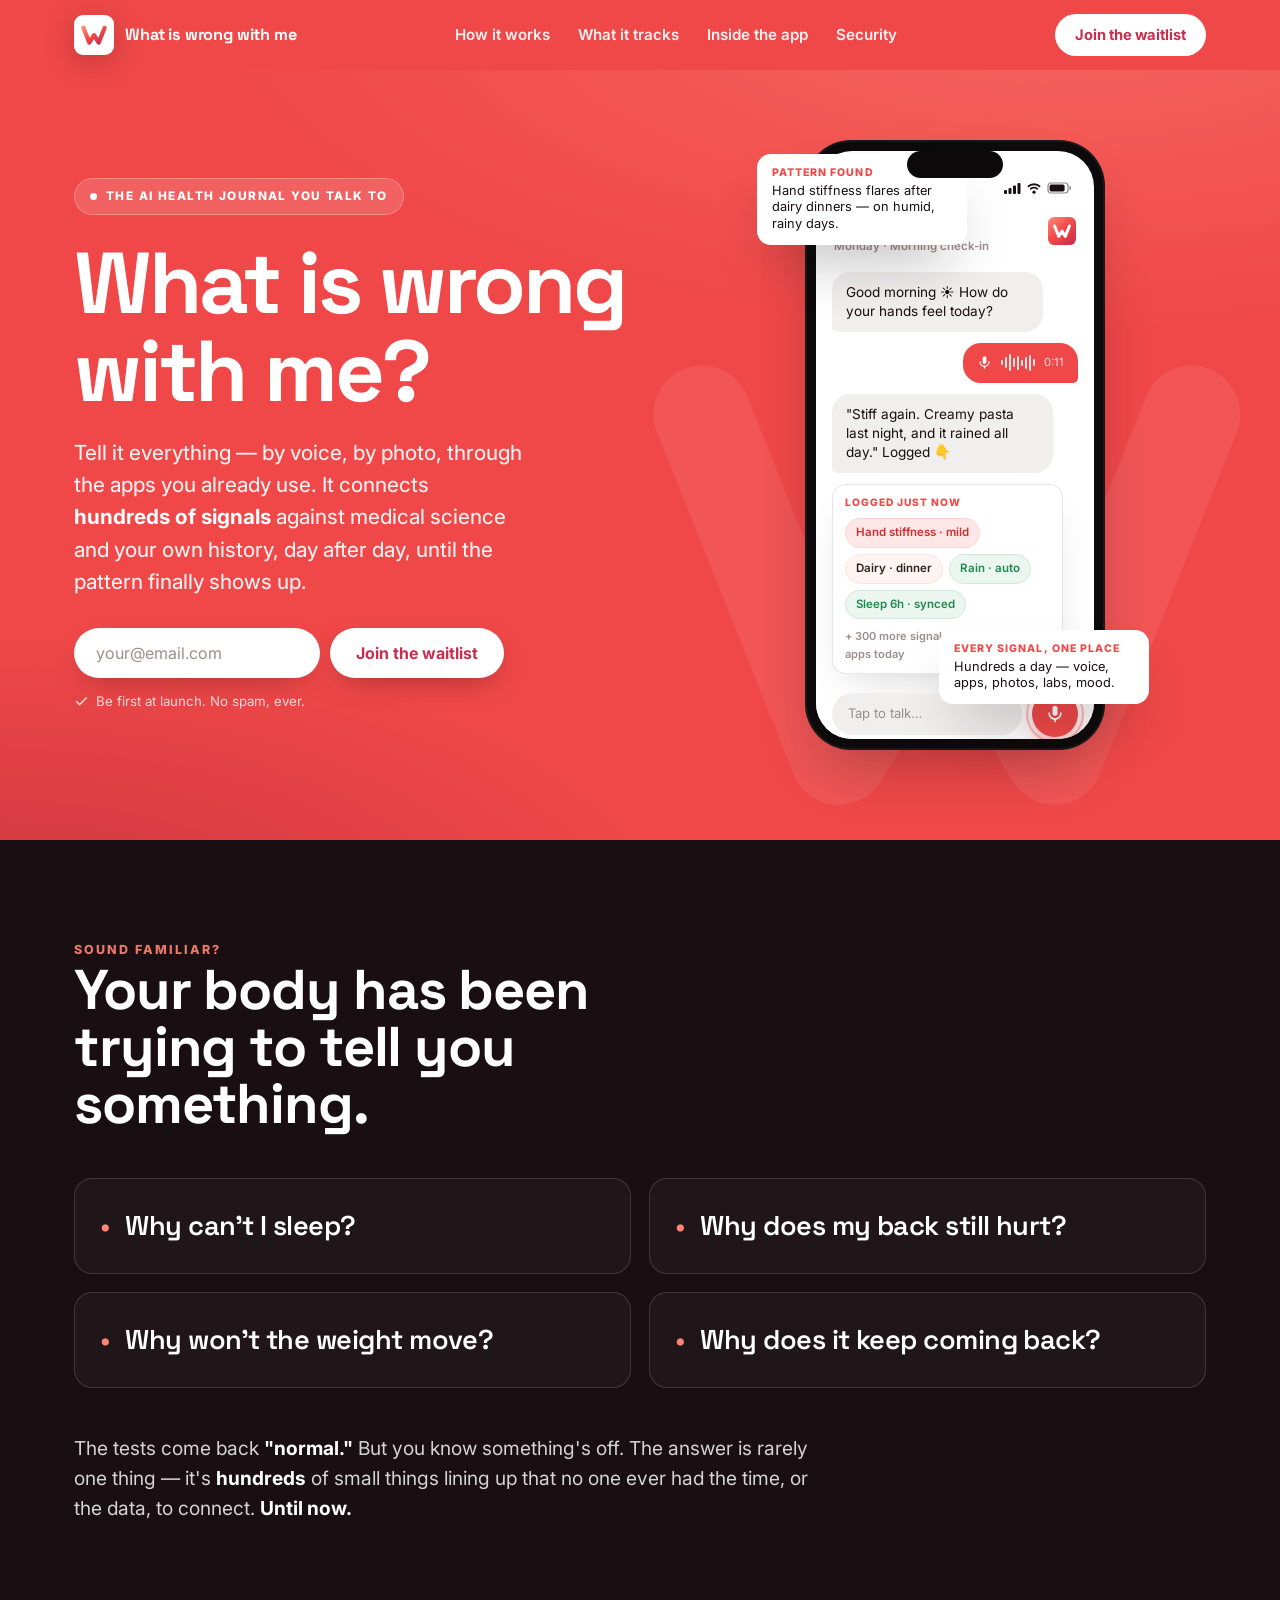
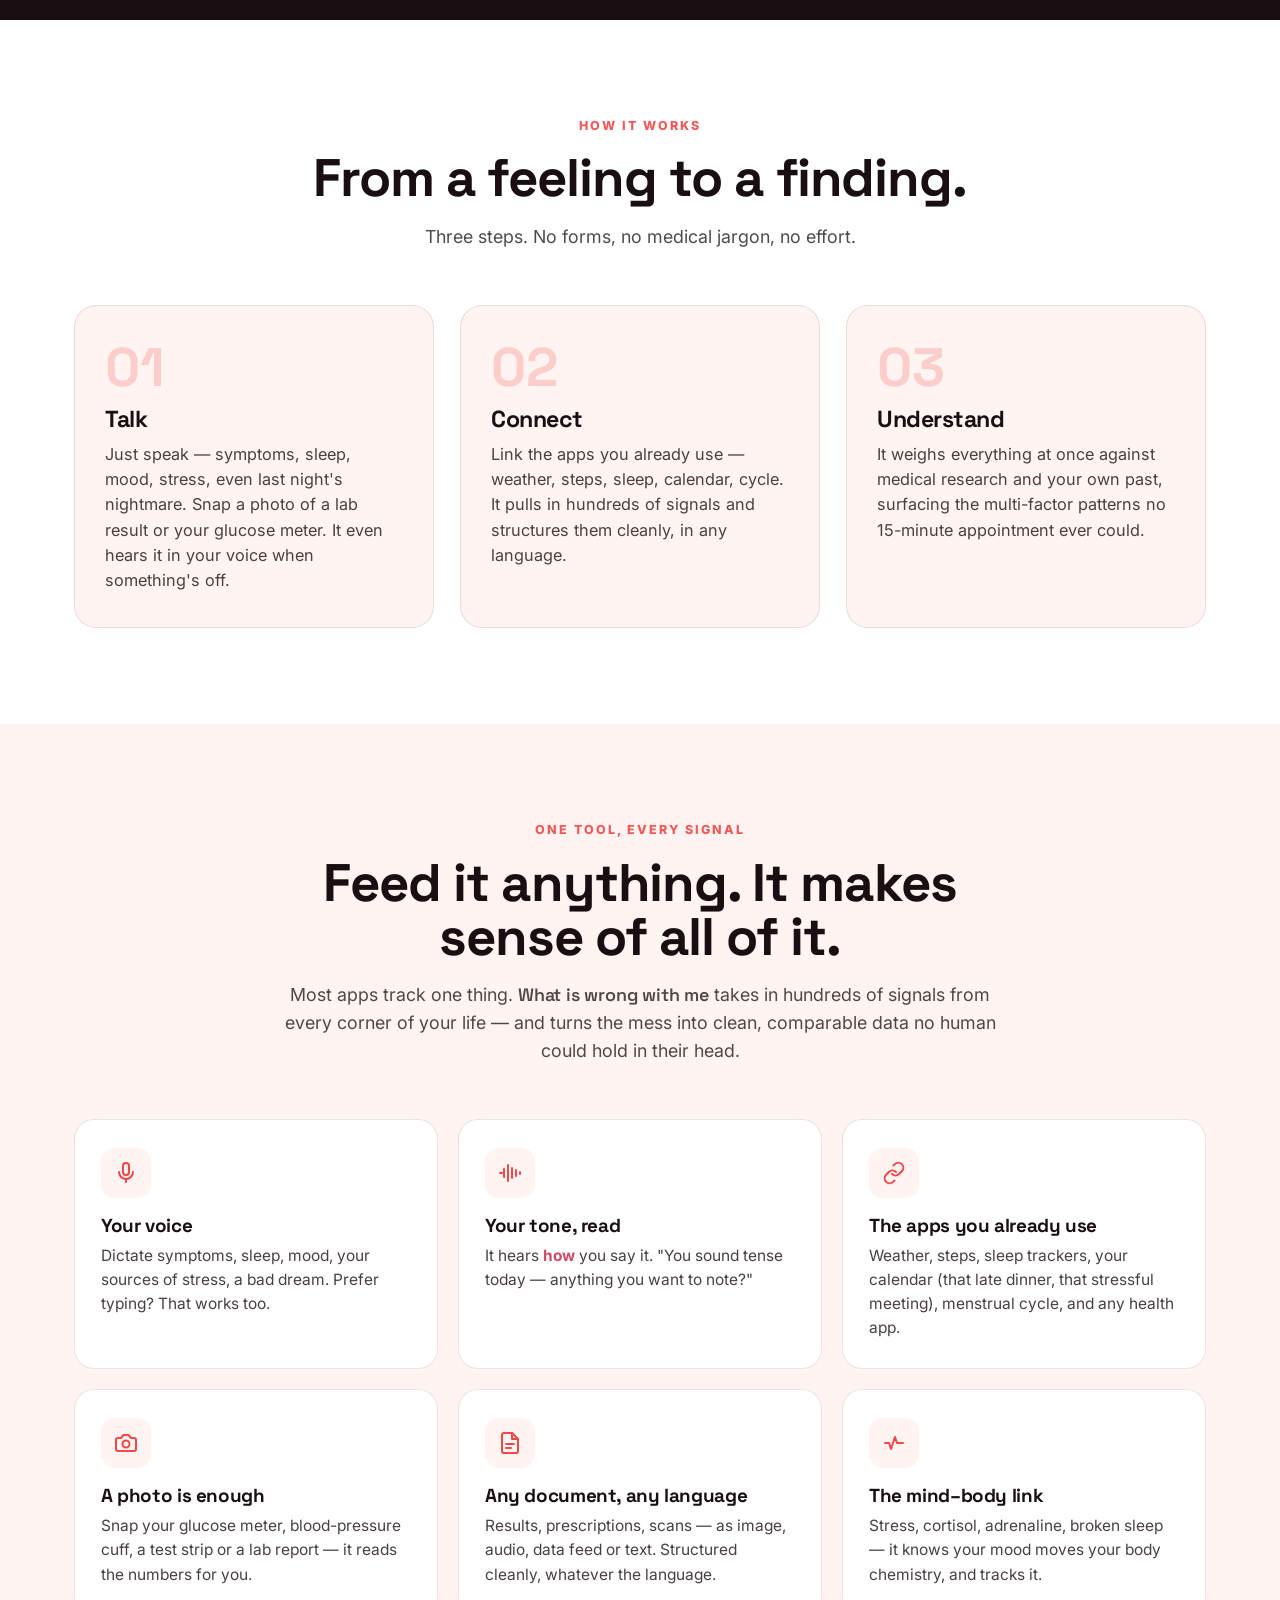
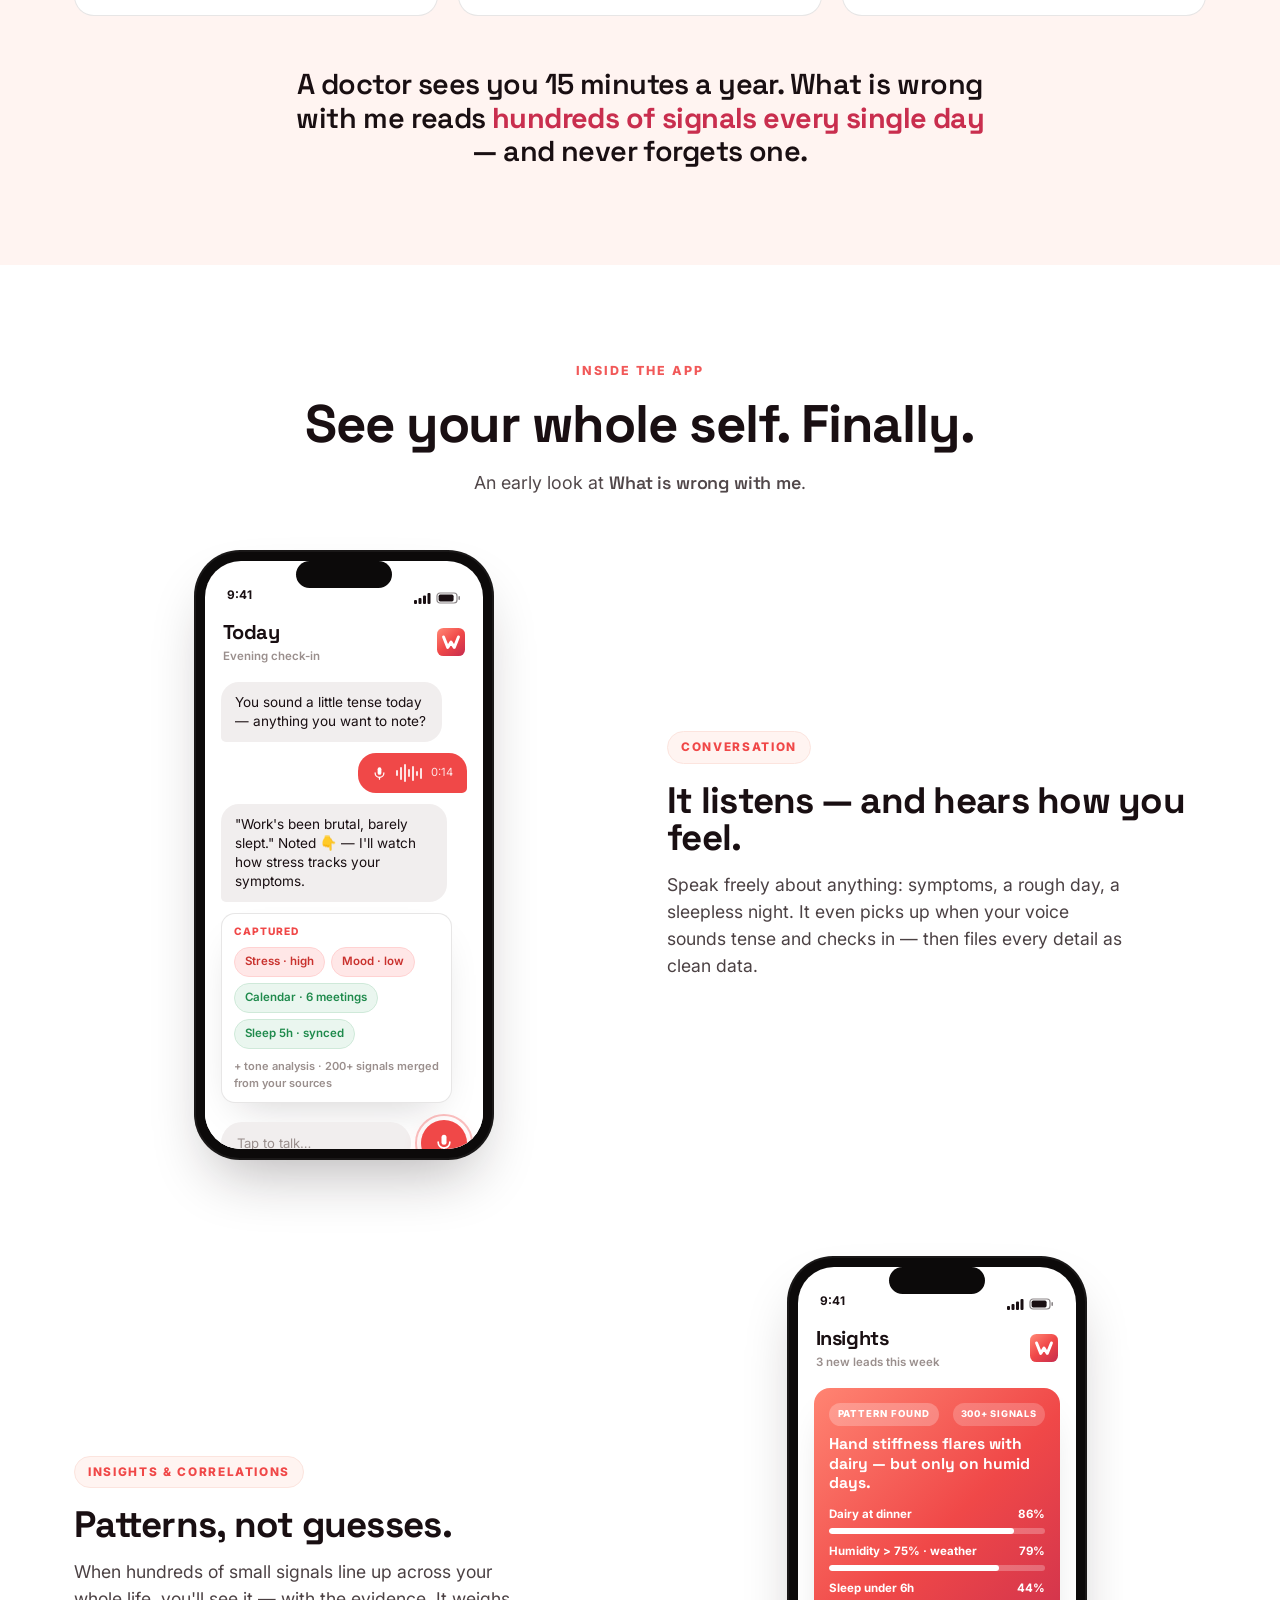
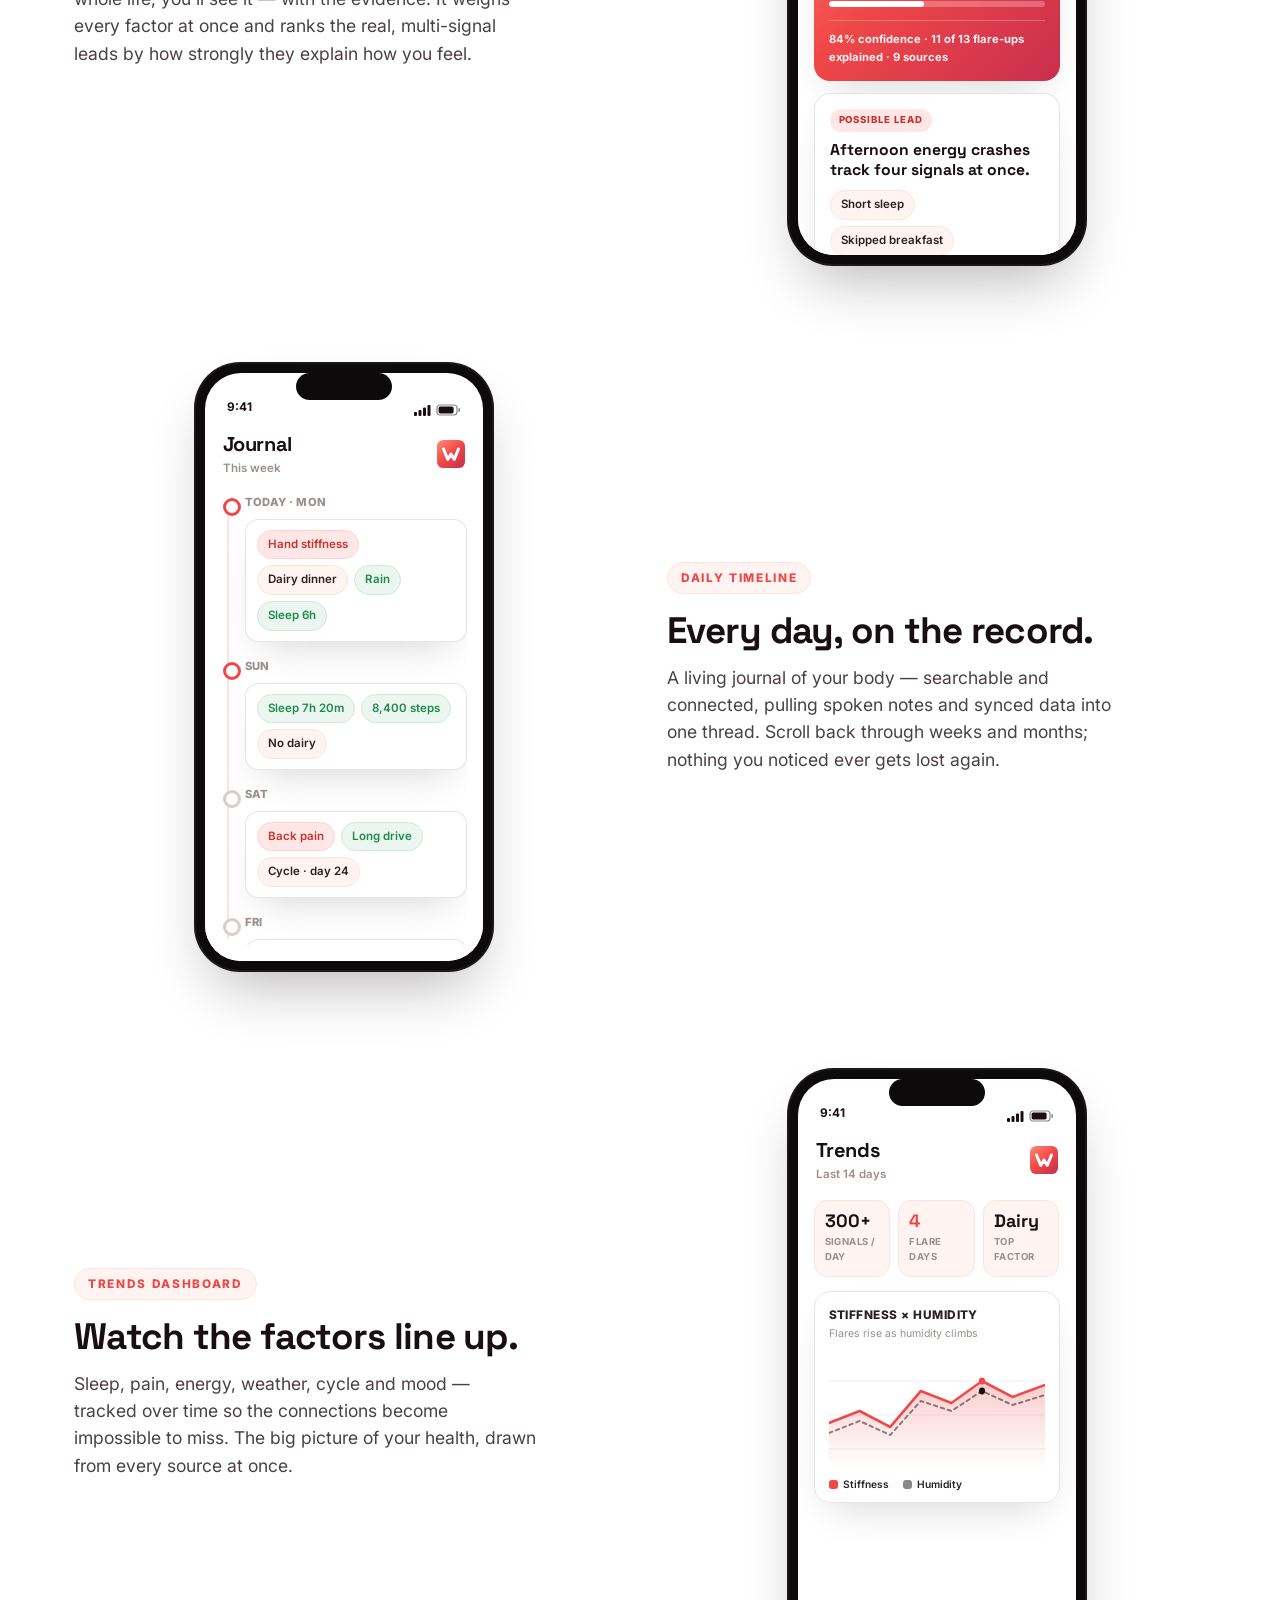
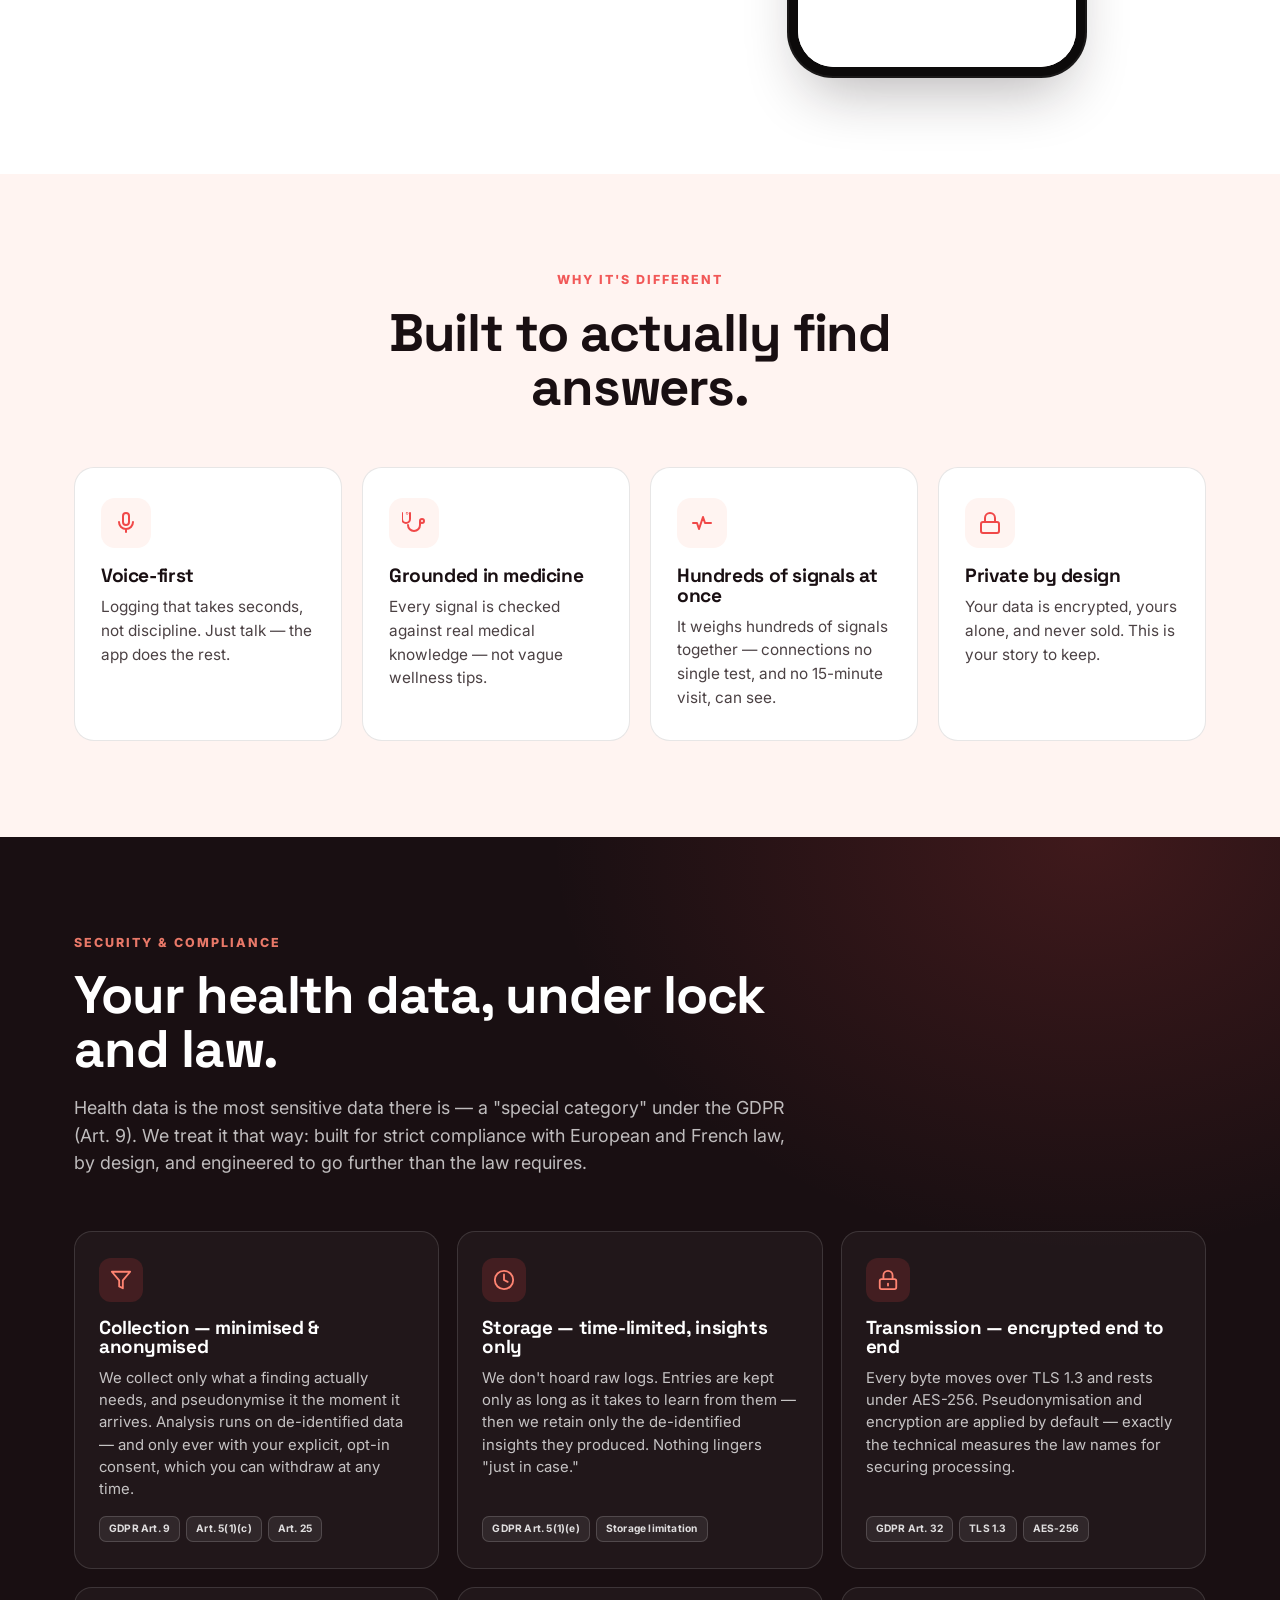
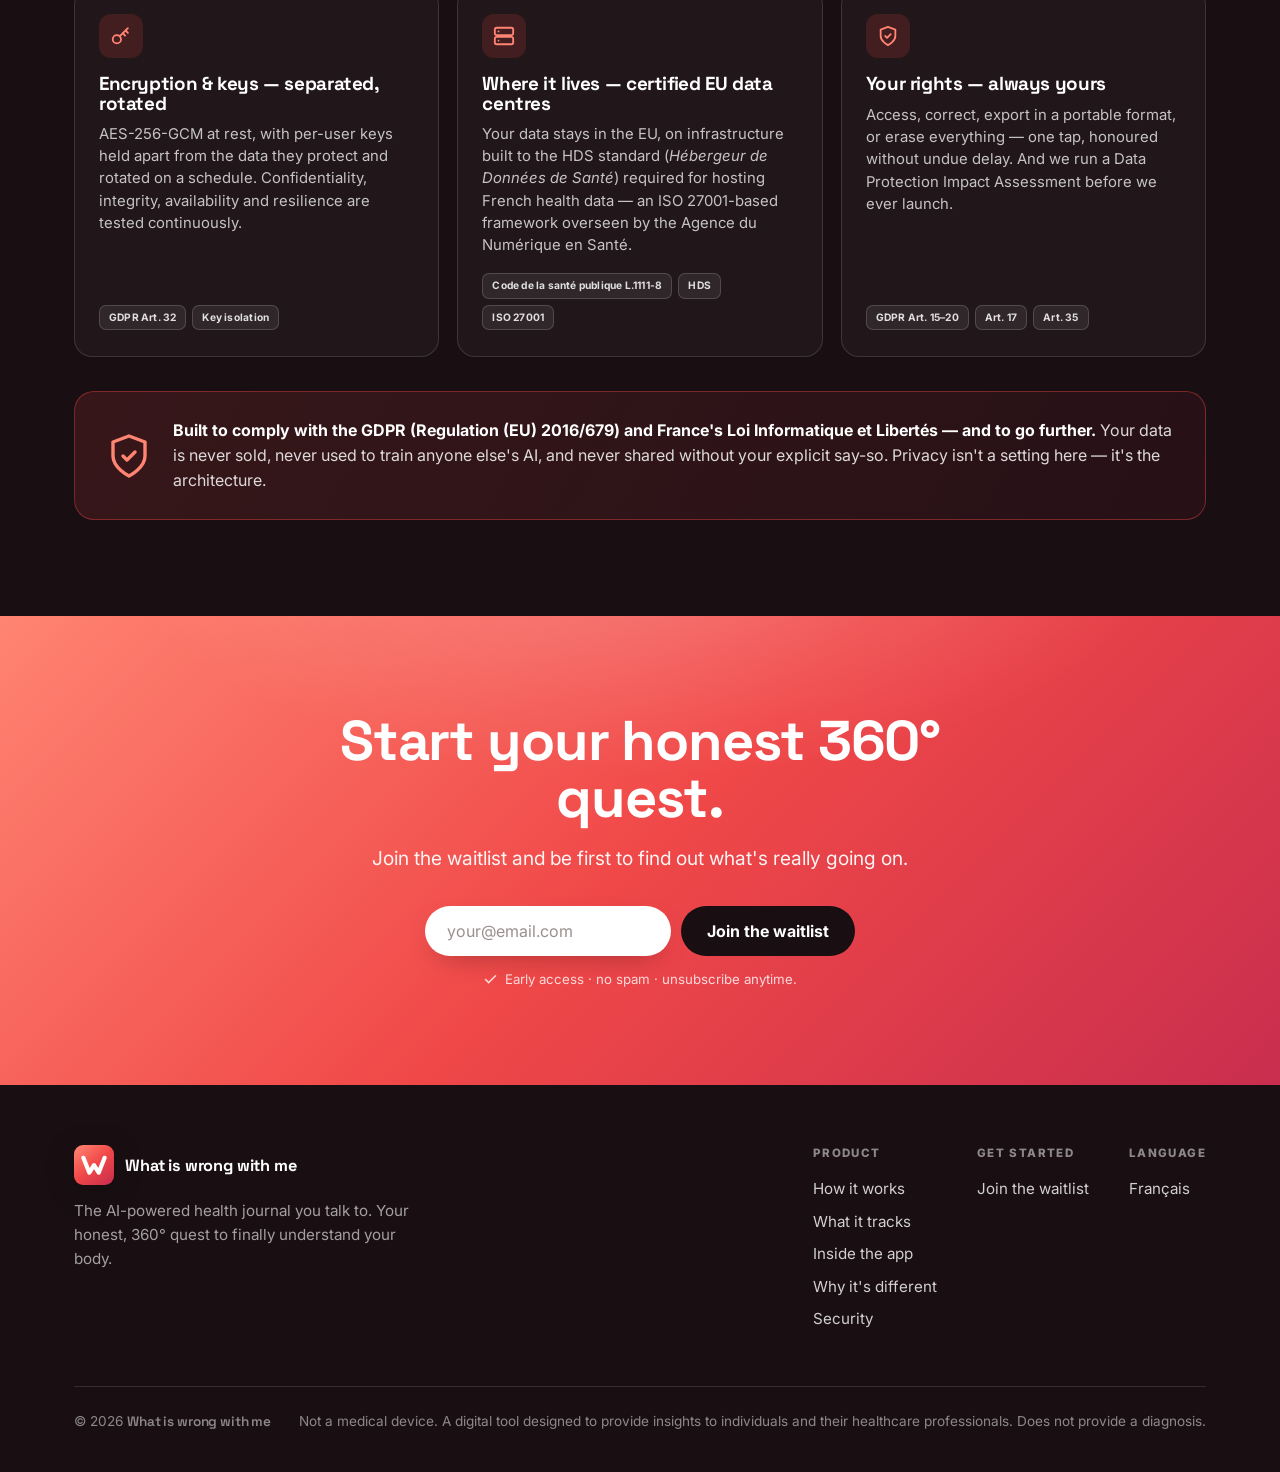
==== index.html @ cb462462 "Initial commit: w.shoette.com landing site (EN + FR) Bilingual one-page site for "What is wrong with" ====
<!DOCTYPE html>
<html lang="en">
<head>
<meta charset="UTF-8">
<meta name="viewport" content="width=device-width, initial-scale=1.0">
<title>What is wrong with me — The AI health journal you talk to</title>
<meta name="description" content="What is wrong with me is the AI health journal you talk to. By voice, by photo and through the apps you already use, it connects hundreds of signals — symptoms, sleep, weather, labs, mood — against medical science and your own history until the pattern shows up.">
<meta name="theme-color" content="#F04848">
<meta property="og:type" content="website">
<meta property="og:title" content="What is wrong with me — The AI health journal you talk to">
<meta property="og:description" content="Tell it everything — voice, photos, lab results, connected apps. It connects hundreds of signals to find the multi-factor patterns traditional medicine missed. Private by design, GDPR-compliant.">
<meta property="og:url" content="https://w.shoette.com/">
<!-- Favicons -->
<link rel="icon" href="/favicon.ico" sizes="32x32">
<link rel="icon" href="/favicon.svg" type="image/svg+xml">
<link rel="apple-touch-icon" href="/apple-touch-icon.png">
<link rel="manifest" href="/site.webmanifest">
<link rel="preconnect" href="https://fonts.googleapis.com">
<link rel="preconnect" href="https://fonts.gstatic.com" crossorigin>
<link href="https://fonts.googleapis.com/css2?family=Space+Grotesk:wght@500;600;700&family=Inter:wght@400;500;600;700;800;900&display=swap" rel="stylesheet">
<style>
  :root{
    --red:#F04848;
    --red-bright:#FF8472;
    --red-deep:#C92E4E;
    --red-700:#A8243F;
    --grad:linear-gradient(135deg,#FF8472 0%,#F04848 50%,#C92E4E 100%);
    --ink:#190F12;
    --ink-soft:#2C2023;
    --paper:#ffffff;
    --cream:#FFF4F1;
    --cream-2:#FCE4DE;
    --line:rgba(25,15,18,.10);
    --shadow:0 30px 60px -20px rgba(25,15,18,.32);
    --shadow-soft:0 18px 40px -18px rgba(25,15,18,.20);
    --maxw:1180px;
    --r:18px;
  }
  *{box-sizing:border-box;margin:0;padding:0}
  html{scroll-behavior:smooth;-webkit-text-size-adjust:100%}
  body{
    font-family:'Inter',system-ui,-apple-system,Segoe UI,Roboto,sans-serif;
    color:var(--ink);background:var(--paper);
    line-height:1.55;-webkit-font-smoothing:antialiased;text-rendering:optimizeLegibility;
    overflow-x:hidden;
  }
  h1,h2,h3,.display{font-family:'Space Grotesk','Inter',sans-serif;line-height:1.02;letter-spacing:-.02em;font-weight:700}
  /* brand wordmark: render the product name in the header typeface wherever it appears in body copy */
  .brandname{font-family:'Space Grotesk','Inter',sans-serif;font-weight:600;letter-spacing:-.01em}
  a{color:inherit;text-decoration:none}
  img,svg{display:block}
  .wrap{width:100%;max-width:var(--maxw);margin:0 auto;padding:0 24px}
  .eyebrow{font-family:'Inter';font-weight:800;font-size:.78rem;letter-spacing:.16em;text-transform:uppercase;opacity:.9}

  /* logo mark */
  .logo{width:40px;height:40px;flex:0 0 auto;filter:drop-shadow(0 6px 14px rgba(0,0,0,.20))}
  .mini-w{width:28px;height:28px;flex:0 0 auto}

  /* buttons */
  .btn{display:inline-flex;align-items:center;justify-content:center;gap:.5em;
    font-family:'Inter';font-weight:700;font-size:1rem;border:none;cursor:pointer;
    padding:15px 26px;border-radius:999px;transition:transform .18s ease,box-shadow .18s ease,background .18s ease,color .18s ease;
    white-space:nowrap;text-align:center}
  .btn:active{transform:translateY(1px)}
  .btn--light{background:#fff;color:var(--red-deep);box-shadow:0 10px 30px -10px rgba(0,0,0,.35)}
  .btn--light:hover{transform:translateY(-2px);box-shadow:0 16px 36px -10px rgba(0,0,0,.45)}
  .btn--dark{background:var(--ink);color:#fff}
  .btn--dark:hover{transform:translateY(-2px);background:#000}
  .btn--red{background:var(--red);color:#fff;box-shadow:0 14px 30px -12px rgba(240,72,72,.7)}
  .btn--red:hover{transform:translateY(-2px);background:var(--red-deep)}

  /* nav */
  header.nav{position:sticky;top:0;z-index:50;background:var(--red);transition:box-shadow .25s ease}
  header.nav.scrolled{box-shadow:0 10px 30px -16px rgba(0,0,0,.5)}
  .nav__in{display:flex;align-items:center;justify-content:space-between;height:70px}
  .brand{display:flex;align-items:center;gap:11px;color:#fff;font-weight:800;font-family:'Space Grotesk'}
  .brand b{font-size:1.02rem;letter-spacing:-.01em}
  .nav__links{display:flex;align-items:center;gap:28px}
  .nav__links a{color:rgba(255,255,255,.92);font-weight:600;font-size:.95rem;transition:opacity .15s}
  .nav__links a:hover{opacity:.7}
  .nav__cta{background:#fff;color:var(--red-deep);padding:10px 20px;border-radius:999px;font-weight:700;font-size:.92rem;transition:transform .15s}
  .nav__cta:hover{transform:translateY(-1px)}

  /* hero */
  .hero{position:relative;background:var(--red);color:#fff;overflow:hidden;padding:70px 0 90px}
  .hero::before{content:"";position:absolute;inset:0;
    background:radial-gradient(120% 80% at 82% -10%,rgba(255,170,150,.30),transparent 55%),
               radial-gradient(90% 70% at 0% 115%,rgba(120,15,45,.34),transparent 60%)}
  .hero__w{position:absolute;right:-10%;bottom:-26%;width:72vw;height:72vw;opacity:.07;pointer-events:none;user-select:none}
  .hero__grid{position:relative;display:grid;grid-template-columns:1.08fr .92fr;gap:40px;align-items:center}
  .hero__eyebrow{display:inline-flex;align-items:center;gap:9px;background:rgba(255,255,255,.14);
    border:1px solid rgba(255,255,255,.25);padding:8px 15px;border-radius:999px;font-size:.74rem;
    font-weight:800;letter-spacing:.12em;text-transform:uppercase;margin-bottom:24px;backdrop-filter:blur(4px)}
  .hero__eyebrow .dot{width:7px;height:7px;border-radius:50%;background:#fff;animation:pulse 2s infinite}
  @keyframes pulse{0%,100%{opacity:1}50%{opacity:.3}}
  .hero h1{font-size:clamp(2.9rem,7vw,5.4rem);margin-bottom:22px;letter-spacing:-.035em}
  .hero h1 .q{display:block}
  .hero p.lede{font-size:clamp(1.05rem,1.7vw,1.3rem);max-width:35ch;color:rgba(255,255,255,.92);font-weight:450;margin-bottom:30px}
  .hero p.lede b{font-weight:700;color:#fff}

  .waitlist{display:flex;gap:10px;max-width:430px;flex-wrap:wrap}
  .waitlist input[type=email]{flex:1;min-width:200px;border:none;border-radius:999px;padding:15px 22px;
    font-family:'Inter';font-size:1rem;color:var(--ink);background:#fff;outline:none;box-shadow:0 10px 30px -14px rgba(0,0,0,.4)}
  .waitlist input::placeholder{color:#9a8f8d}
  .waitlist .btn{flex:0 0 auto}
  .form-note{margin-top:13px;font-size:.83rem;color:rgba(255,255,255,.8);display:flex;align-items:center;gap:7px}
  .form-success{display:none;align-items:center;gap:11px;background:rgba(255,255,255,.15);
    border:1px solid rgba(255,255,255,.3);padding:15px 20px;border-radius:16px;max-width:430px;font-weight:600}
  .form-success svg{flex:0 0 auto}
  .is-done .waitlist{display:none}
  .is-done .form-note{display:none}
  .is-done .form-success{display:flex}

  .hero__phone{justify-self:center;position:relative}
  .hero__badge{position:absolute;z-index:5;background:#fff;color:var(--ink);border-radius:14px;
    padding:12px 15px;box-shadow:var(--shadow);font-size:.8rem;line-height:1.3;max-width:210px}
  .hero__badge .k{font-weight:800;font-size:.66rem;letter-spacing:.1em;text-transform:uppercase;color:var(--red);display:block;margin-bottom:3px}
  .hero__badge.b1{top:14px;left:-48px}
  .hero__badge.b2{bottom:46px;right:-44px}

  /* section base */
  section{padding:96px 0}
  .sec-head{max-width:720px;margin-bottom:54px}
  .sec-head.center{margin-left:auto;margin-right:auto;text-align:center}
  .sec-head .eyebrow{color:var(--red);margin-bottom:16px;display:block}
  .sec-head h2{font-size:clamp(2rem,4.4vw,3.3rem);margin-bottom:18px}
  .sec-head p{font-size:1.12rem;color:var(--ink-soft);opacity:.82}

  /* problem */
  .problem{background:var(--ink);color:#fff}
  .problem .eyebrow{color:var(--red-bright)}
  .problem h2{font-size:clamp(2.1rem,4.6vw,3.5rem);max-width:16ch;margin-bottom:46px}
  .qgrid{display:grid;grid-template-columns:repeat(2,1fr);gap:18px;margin-bottom:46px}
  .qcard{border:1px solid rgba(255,255,255,.14);border-radius:var(--r);padding:26px;
    font-family:'Space Grotesk';font-weight:600;font-size:clamp(1.2rem,2.3vw,1.7rem);letter-spacing:-.02em;
    display:flex;align-items:center;gap:16px;background:rgba(255,255,255,.03);transition:border-color .2s,background .2s}
  .qcard:hover{border-color:var(--red);background:rgba(240,72,72,.08)}
  .qcard span{color:var(--red-bright);font-size:1.5em;line-height:0}
  .problem .punch{font-size:1.2rem;max-width:62ch;color:rgba(255,255,255,.82)}
  .problem .punch b{color:#fff}

  /* how it works */
  .steps{display:grid;grid-template-columns:repeat(3,1fr);gap:26px}
  .step{padding:34px 30px;border-radius:22px;background:var(--cream);border:1px solid var(--line);position:relative;overflow:hidden}
  .step:hover{box-shadow:var(--shadow-soft)}
  .step__n{font-family:'Space Grotesk';font-weight:700;font-size:3.4rem;color:var(--red);opacity:.22;line-height:1;margin-bottom:14px}
  .step h3{font-size:1.45rem;margin-bottom:10px}
  .step p{color:var(--ink-soft);opacity:.85;font-size:1.02rem}

  /* sources / inputs */
  #sources{background:var(--cream)}
  .sources-grid{display:grid;grid-template-columns:repeat(3,1fr);gap:20px}
  .source-card{padding:28px 26px;border-radius:20px;border:1px solid var(--line);background:#fff;transition:transform .2s,box-shadow .2s}
  .source-card:hover{transform:translateY(-4px);box-shadow:var(--shadow-soft)}
  .source-ic{width:50px;height:50px;border-radius:14px;background:var(--cream);color:var(--red);display:grid;place-items:center;margin-bottom:18px}
  .source-card h3{font-size:1.18rem;margin-bottom:9px}
  .source-card p{font-size:.97rem;color:var(--ink-soft);opacity:.86}
  .source-card em{font-style:normal;font-weight:700;color:var(--red-deep)}
  .sources-note{text-align:center;max-width:30ch;margin:52px auto 0;font-family:'Space Grotesk';font-weight:600;
    font-size:clamp(1.25rem,2.8vw,1.8rem);letter-spacing:-.02em;color:var(--ink);line-height:1.18;max-width:24em}
  .sources-note b{color:var(--red-deep)}

  /* showcase */
  .showcase{background:#fff}
  .feature-row{display:grid;grid-template-columns:1fr 1fr;gap:54px;align-items:center;margin-bottom:96px}
  .feature-row:last-child{margin-bottom:0}
  .feature-row:nth-child(even) .feature-row__media{order:-1}
  .feature-row__copy .tag{display:inline-block;font-weight:800;font-size:.74rem;letter-spacing:.14em;
    text-transform:uppercase;color:var(--red);background:var(--cream);border:1px solid var(--cream-2);padding:6px 13px;border-radius:999px;margin-bottom:18px}
  .feature-row__copy h3{font-size:clamp(1.6rem,3.2vw,2.3rem);margin-bottom:14px}
  .feature-row__copy p{font-size:1.1rem;color:var(--ink-soft);opacity:.85;max-width:42ch}
  .feature-row__media{display:flex;justify-content:center}

  /* phone */
  .phone{width:300px;height:610px;background:#0c0a0a;border-radius:46px;padding:11px;
    box-shadow:var(--shadow),inset 0 0 0 2px rgba(255,255,255,.06);position:relative;flex:0 0 auto}
  .phone__screen{position:relative;width:100%;height:100%;background:#fff;border-radius:36px;overflow:hidden;display:flex;flex-direction:column}
  .island{position:absolute;top:11px;left:50%;transform:translateX(-50%);width:96px;height:27px;background:#0c0a0a;border-radius:999px;z-index:20}
  .statusbar{height:50px;flex:0 0 auto;display:flex;align-items:flex-end;justify-content:space-between;
    padding:0 22px 7px;font-size:.74rem;font-weight:700;color:var(--ink);font-family:'Inter'}
  .statusbar .icons{display:flex;align-items:center;gap:5px}
  .float{animation:float 6s ease-in-out infinite}
  @keyframes float{0%,100%{transform:translateY(0)}50%{transform:translateY(-12px)}}

  .app{flex:1;display:flex;flex-direction:column;min-height:0;background:#fff}
  .app__top{padding:6px 18px 12px;display:flex;align-items:center;justify-content:space-between;flex:0 0 auto}
  .app__top .ttl{font-family:'Space Grotesk';font-weight:700;font-size:1.25rem;letter-spacing:-.02em}
  .app__top .sub{font-size:.72rem;color:#9a8f8d;font-weight:600}
  .app__body{flex:1;min-height:0;overflow:hidden;padding:4px 16px 16px}

  /* chat */
  .chat{display:flex;flex-direction:column;gap:11px;height:100%}
  .bubble{max-width:86%;padding:11px 14px;border-radius:18px;font-size:.85rem;line-height:1.4}
  .bubble.bot{background:#F1EEEE;color:var(--ink);border-bottom-left-radius:5px;align-self:flex-start}
  .bubble.me{background:var(--red);color:#fff;border-bottom-right-radius:5px;align-self:flex-end}
  .bubble.me.voice{display:flex;align-items:center;gap:9px}
  .wave{display:flex;align-items:center;gap:2px;height:18px}
  .wave i{width:2px;background:rgba(255,255,255,.85);border-radius:2px;display:block}
  .logged{background:#fff;border:1px solid var(--line);border-radius:14px;padding:10px 12px;align-self:flex-start;max-width:94%;box-shadow:var(--shadow-soft)}
  .logged .lh{font-size:.64rem;font-weight:800;letter-spacing:.1em;text-transform:uppercase;color:var(--red);margin-bottom:7px}
  .chips{display:flex;flex-wrap:wrap;gap:6px}
  .chip{font-size:.72rem;font-weight:600;padding:5px 10px;border-radius:999px;background:var(--cream);color:var(--ink-soft);border:1px solid var(--cream-2)}
  .chip.alert{background:#FFE7E7;color:#C9322E;border-color:#ffd2d2}
  .chip.sync{background:#EAF6EF;color:#1f8a4c;border-color:#cfe9d9}
  .logged-more{margin-top:9px;font-size:.69rem;font-weight:600;color:#9a8f8d}
  .composer{margin-top:auto;display:flex;align-items:center;gap:10px;padding-top:6px}
  .composer .pill{flex:1;height:42px;border-radius:999px;background:#F1EEEE;display:flex;align-items:center;padding:0 16px;color:#9a8f8d;font-size:.82rem}
  .mic{width:46px;height:46px;border-radius:50%;background:var(--red);display:grid;place-items:center;flex:0 0 auto;box-shadow:0 10px 22px -8px rgba(240,72,72,.8);position:relative}
  .mic::after{content:"";position:absolute;inset:-6px;border-radius:50%;border:2px solid rgba(240,72,72,.35);animation:ring 2s infinite}
  @keyframes ring{0%{transform:scale(.8);opacity:.9}100%{transform:scale(1.4);opacity:0}}

  /* insights */
  .insight-card{border-radius:16px;padding:15px;margin-bottom:12px;border:1px solid var(--line);background:#fff;box-shadow:var(--shadow-soft)}
  .insight-card.hero-find{background:var(--grad);color:#fff;border:none}
  .ic-top{display:flex;align-items:center;gap:8px;margin-bottom:9px}
  .ic-badge{font-size:.6rem;font-weight:800;letter-spacing:.1em;text-transform:uppercase;padding:4px 9px;border-radius:999px;background:rgba(255,255,255,.24);color:#fff}
  .insight-card.lead .ic-badge{background:#FFE7E7;color:#C9322E}
  .ic-scan{margin-left:auto;font-size:.58rem;font-weight:800;letter-spacing:.08em;text-transform:uppercase;background:rgba(255,255,255,.2);color:#fff;padding:4px 8px;border-radius:999px}
  .ic-title{font-family:'Space Grotesk';font-weight:700;font-size:.98rem;line-height:1.25}
  .insight-card.lead .ic-title{color:var(--ink)}
  .factors{margin-top:12px;display:flex;flex-direction:column;gap:9px}
  .factor .frow{display:flex;justify-content:space-between;font-size:.72rem;font-weight:700;margin-bottom:4px;color:#fff}
  .factor .fbar{height:6px;border-radius:999px;background:rgba(255,255,255,.25);overflow:hidden}
  .factor .fbar i{display:block;height:100%;background:#fff;border-radius:999px}
  .ic-foot{margin-top:13px;font-size:.7rem;font-weight:700;color:rgba(255,255,255,.95);border-top:1px solid rgba(255,255,255,.25);padding-top:10px}
  .corr{margin-top:11px}
  .corr .bar{height:7px;border-radius:999px;background:#F1EEEE;overflow:hidden}
  .corr .bar i{display:block;height:100%;border-radius:999px;background:var(--red)}
  .corr .lbl{display:flex;justify-content:space-between;font-size:.66rem;font-weight:700;color:var(--ink-soft);margin-top:6px}

  /* timeline */
  .tl{position:relative;padding-left:24px;height:100%;overflow:hidden}
  .tl::before{content:"";position:absolute;left:6px;top:6px;bottom:6px;width:2px;background:var(--cream-2)}
  .tl-day{position:relative;margin-bottom:16px}
  .tl-day::before{content:"";position:absolute;left:-22px;top:4px;width:12px;height:12px;border-radius:50%;background:#fff;border:3px solid var(--red)}
  .tl-day.muted::before{border-color:#d8cfcd}
  .tl-date{font-size:.7rem;font-weight:800;letter-spacing:.04em;color:#9a8f8d;text-transform:uppercase;margin-bottom:7px}
  .tl-card{border:1px solid var(--line);border-radius:13px;padding:10px 11px;background:#fff;box-shadow:var(--shadow-soft)}

  /* dashboard */
  .metrics{display:grid;grid-template-columns:repeat(3,1fr);gap:8px;margin-bottom:14px}
  .metric{background:var(--cream);border:1px solid var(--cream-2);border-radius:13px;padding:11px 10px}
  .metric .v{font-family:'Space Grotesk';font-weight:700;font-size:1.12rem;line-height:1}
  .metric .l{font-size:.6rem;font-weight:700;color:#9a8f8d;text-transform:uppercase;letter-spacing:.05em;margin-top:5px}
  .metric .v small{font-size:.6rem;font-weight:700}
  .up{color:#1f9d55}.down{color:var(--red)}
  .chart-card{border:1px solid var(--line);border-radius:16px;padding:14px 14px 10px;box-shadow:var(--shadow-soft)}
  .chart-card .ct{font-size:.74rem;font-weight:800;letter-spacing:.04em;text-transform:uppercase;color:var(--ink-soft);margin-bottom:2px}
  .chart-card .cs{font-size:.66rem;color:#9a8f8d;margin-bottom:8px}
  .legend{display:flex;gap:14px;margin-top:8px;font-size:.64rem;font-weight:600;color:var(--ink-soft)}
  .legend i{width:9px;height:9px;border-radius:3px;display:inline-block;margin-right:5px;vertical-align:middle}

  /* why grid */
  #why{background:var(--cream)}
  .why-grid{display:grid;grid-template-columns:repeat(4,1fr);gap:20px}
  .why-card{padding:30px 26px;border-radius:20px;border:1px solid var(--line);background:#fff;transition:transform .2s,box-shadow .2s}
  .why-card:hover{transform:translateY(-4px);box-shadow:var(--shadow-soft)}
  .why-ic{width:50px;height:50px;border-radius:14px;background:var(--cream);color:var(--red);display:grid;place-items:center;margin-bottom:18px}
  .why-card h3{font-size:1.2rem;margin-bottom:9px}
  .why-card p{font-size:.96rem;color:var(--ink-soft);opacity:.85}

  /* security & compliance */
  .security{background:var(--ink);color:#fff;position:relative;overflow:hidden}
  .security::before{content:"";position:absolute;inset:0;background:radial-gradient(70% 50% at 85% 0%,rgba(240,72,72,.18),transparent 60%);pointer-events:none}
  .security .wrap{position:relative}
  .security .eyebrow{color:var(--red-bright)}
  .security .sec-head h2{color:#fff}
  .security .sec-head p{color:rgba(255,255,255,.72);opacity:1}
  .law-grid{display:grid;grid-template-columns:repeat(3,1fr);gap:18px}
  .law-card{border:1px solid rgba(255,255,255,.13);border-radius:18px;padding:26px 24px;background:rgba(255,255,255,.035);
    display:flex;flex-direction:column;transition:border-color .2s,background .2s}
  .law-card:hover{border-color:rgba(240,72,72,.6);background:rgba(240,72,72,.06)}
  .law-ic{width:44px;height:44px;border-radius:12px;background:rgba(240,72,72,.16);color:var(--red-bright);display:grid;place-items:center;margin-bottom:16px}
  .law-card h3{font-size:1.18rem;margin-bottom:10px}
  .law-card p{font-size:.93rem;line-height:1.5;color:rgba(255,255,255,.74);flex:1}
  .law-refs{display:flex;flex-wrap:wrap;gap:6px;margin-top:16px}
  .ref{font-family:'Inter';font-size:.64rem;font-weight:700;letter-spacing:.02em;color:rgba(255,255,255,.85);
    background:rgba(255,255,255,.07);border:1px solid rgba(255,255,255,.16);padding:4px 9px;border-radius:7px}
  .compliance-banner{margin-top:34px;display:flex;align-items:center;gap:20px;
    border:1px solid rgba(240,72,72,.4);background:linear-gradient(120deg,rgba(240,72,72,.14),rgba(201,46,78,.08));
    border-radius:20px;padding:26px 30px}
  .compliance-banner .shield{flex:0 0 auto;width:48px;height:48px;color:var(--red-bright)}
  .compliance-banner p{font-size:1rem;line-height:1.55;color:rgba(255,255,255,.84)}
  .compliance-banner p b{color:#fff}

  /* final cta */
  .cta{background:var(--grad);color:#fff;text-align:center;position:relative;overflow:hidden}
  .cta::before{content:"";position:absolute;inset:0;background:radial-gradient(70% 90% at 50% -20%,rgba(255,255,255,.22),transparent 60%)}
  .cta__in{position:relative;max-width:680px;margin:0 auto}
  .cta h2{font-size:clamp(2.1rem,4.8vw,3.5rem);margin-bottom:18px}
  .cta p{font-size:1.2rem;color:rgba(255,255,255,.94);margin-bottom:32px}
  .cta .waitlist,.cta .form-success{margin:0 auto}
  .cta .form-note{justify-content:center}

  /* footer */
  footer{background:var(--ink);color:#fff;padding:60px 0 40px}
  .foot{display:flex;justify-content:space-between;align-items:flex-start;gap:30px;flex-wrap:wrap}
  .foot .brand{margin-bottom:14px}
  .foot p{color:rgba(255,255,255,.6);max-width:34ch;font-size:.95rem}
  .foot__links{display:flex;gap:40px;flex-wrap:wrap}
  .foot__col h4{font-size:.72rem;letter-spacing:.12em;text-transform:uppercase;color:rgba(255,255,255,.5);margin-bottom:14px;font-family:'Inter';font-weight:800}
  .foot__col a{display:block;color:rgba(255,255,255,.8);font-size:.95rem;margin-bottom:9px;transition:color .15s}
  .foot__col a:hover{color:#fff}
  .foot__bottom{margin-top:46px;padding-top:24px;border-top:1px solid rgba(255,255,255,.12);
    display:flex;justify-content:space-between;gap:14px;flex-wrap:wrap;color:rgba(255,255,255,.5);font-size:.85rem}

  /* reveal */
  .js .reveal{opacity:0;transform:translateY(26px);transition:opacity .7s cubic-bezier(.2,.7,.2,1),transform .7s cubic-bezier(.2,.7,.2,1)}
  .js .reveal.in{opacity:1;transform:none}

  /* responsive */
  @media(max-width:900px){
    .hero__grid{grid-template-columns:1fr;gap:50px}
    .hero{padding:46px 0 70px}
    .hero p.lede{max-width:46ch}
    .hero__badge{display:none}
    .nav__links{display:none}
    .feature-row{grid-template-columns:1fr;gap:34px}
    .feature-row:nth-child(even) .feature-row__media{order:0}
    .feature-row__copy{text-align:center}
    .feature-row__copy p{margin-left:auto;margin-right:auto}
    .steps{grid-template-columns:1fr}
    .sources-grid{grid-template-columns:repeat(2,1fr)}
    .why-grid{grid-template-columns:repeat(2,1fr)}
    .law-grid{grid-template-columns:repeat(2,1fr)}
    .qgrid{grid-template-columns:1fr}
    .compliance-banner{flex-direction:column;text-align:center;align-items:center}
    section{padding:72px 0}
  }
  @media(max-width:540px){
    .sources-grid{grid-template-columns:1fr}
    .why-grid{grid-template-columns:1fr}
    .law-grid{grid-template-columns:1fr}
    .waitlist{flex-direction:column}
    .waitlist .btn{width:100%}
    .foot{flex-direction:column}
    .phone{width:270px;height:550px}
  }
  @media(prefers-reduced-motion:reduce){
    *{animation:none!important}
    html{scroll-behavior:auto}
    .js .reveal{opacity:1;transform:none}
  }
</style>
</head>
<body>

<!-- reusable logo marks -->
<svg width="0" height="0" style="position:absolute" aria-hidden="true" focusable="false">
  <defs>
    <linearGradient id="wgrad" x1="0.08" y1="0" x2="0.92" y2="1">
      <stop offset="0" stop-color="#FF8472"/>
      <stop offset="0.5" stop-color="#F04848"/>
      <stop offset="1" stop-color="#C92E4E"/>
    </linearGradient>
    <symbol id="wmark" viewBox="0 0 512 512">
      <rect width="512" height="512" rx="116" fill="url(#wgrad)"/>
      <path d="M120 164 L196 354 L256 258 L316 354 L392 164" fill="none" stroke="#fff" stroke-width="54" stroke-linecap="round" stroke-linejoin="round"/>
    </symbol>
    <symbol id="wmarkRed" viewBox="0 0 512 512">
      <rect width="512" height="512" rx="116" fill="#fff"/>
      <path d="M120 164 L196 354 L256 258 L316 354 L392 164" fill="none" stroke="url(#wgrad)" stroke-width="54" stroke-linecap="round" stroke-linejoin="round"/>
    </symbol>
  </defs>
</svg>

<!-- NAV -->
<header class="nav" id="top">
  <div class="wrap nav__in">
    <a class="brand" href="#top">
      <svg class="logo" aria-hidden="true"><use href="#wmarkRed"/></svg>
      <b>What is wrong with me</b>
    </a>
    <nav class="nav__links">
      <a href="#how">How it works</a>
      <a href="#sources">What it tracks</a>
      <a href="#app">Inside the app</a>
      <a href="#security">Security</a>
    </nav>
    <a href="#waitlist" class="nav__cta">Join the waitlist</a>
  </div>
</header>

<!-- HERO -->
<section class="hero">
  <svg class="hero__w" viewBox="0 0 512 512" aria-hidden="true"><path d="M120 164 L196 354 L256 258 L316 354 L392 164" fill="none" stroke="#fff" stroke-width="54" stroke-linecap="round" stroke-linejoin="round"/></svg>
  <div class="wrap hero__grid">
    <div class="hero__copy">
      <span class="hero__eyebrow"><span class="dot"></span> The AI health journal you talk to</span>
      <h1><span class="q">What is wrong</span><span class="q">with me?</span></h1>
      <p class="lede">Tell it everything — by voice, by photo, through the apps you already use. It connects <b>hundreds of signals</b> against medical science and your own history, day after day, until the pattern finally shows up.</p>

      <form class="waitlist" id="form-hero" novalidate>
        <input type="email" name="email" placeholder="your@email.com" aria-label="Email address" required>
        <input type="text" name="website" tabindex="-1" autocomplete="off" aria-hidden="true" style="position:absolute;left:-9999px;width:1px;height:1px;opacity:0">
        <button class="btn btn--light" type="submit">Join the waitlist</button>
      </form>
      <div class="form-note">
        <svg width="15" height="15" viewBox="0 0 24 24" fill="none" stroke="currentColor" stroke-width="2.4" stroke-linecap="round"><path d="M20 6 9 17l-5-5"/></svg>
        Be first at launch. No spam, ever.
      </div>
      <div class="form-success">
        <svg width="22" height="22" viewBox="0 0 24 24" fill="none" stroke="currentColor" stroke-width="2.4" stroke-linecap="round" stroke-linejoin="round"><circle cx="12" cy="12" r="10"/><path d="m8 12 3 3 5-6"/></svg>
        You're on the list. We'll be in touch.
      </div>
    </div>

    <div class="hero__phone">
      <div class="hero__badge b1"><span class="k">Pattern found</span>Hand stiffness flares after dairy dinners — on humid, rainy days.</div>
      <div class="hero__badge b2"><span class="k">Every signal, one place</span>Hundreds a day — voice, apps, photos, labs, mood.</div>
      <!-- phone: chat -->
      <div class="phone float">
        <div class="island"></div>
        <div class="phone__screen">
          <div class="statusbar">
            <span>9:41</span>
            <span class="icons">
              <svg width="17" height="11" viewBox="0 0 17 11" fill="currentColor"><rect x="0" y="7" width="3" height="4" rx="1"/><rect x="4.5" y="5" width="3" height="6" rx="1"/><rect x="9" y="2.5" width="3" height="8.5" rx="1"/><rect x="13.5" y="0" width="3" height="11" rx="1"/></svg>
              <svg width="16" height="11" viewBox="0 0 16 11" fill="currentColor"><path d="M8 2.2c2.1 0 4 .8 5.4 2.2l1.3-1.3A9.4 9.4 0 0 0 8 .3 9.4 9.4 0 0 0 1.3 3.1l1.3 1.3A7.6 7.6 0 0 1 8 2.2Z"/><path d="M8 5.6c1.2 0 2.3.5 3.1 1.3l1.3-1.3A6 6 0 0 0 8 3.8a6 6 0 0 0-4.4 1.8l1.3 1.3A4.4 4.4 0 0 1 8 5.6Z"/><circle cx="8" cy="9.2" r="1.6"/></svg>
              <svg width="25" height="12" viewBox="0 0 25 12" fill="none"><rect x="1" y="1" width="20" height="10" rx="3" stroke="currentColor" stroke-width="1.2" opacity=".5"/><rect x="2.6" y="2.6" width="15" height="6.8" rx="1.6" fill="currentColor"/><rect x="22.4" y="4" width="1.6" height="4" rx="1" fill="currentColor" opacity=".5"/></svg>
            </span>
          </div>
          <div class="app">
            <div class="app__top">
              <div>
                <div class="ttl">Today</div>
                <div class="sub">Monday · Morning check-in</div>
              </div>
              <svg class="mini-w" aria-hidden="true"><use href="#wmark"/></svg>
            </div>
            <div class="app__body chat">
              <div class="bubble bot">Good morning ☀️ How do your hands feel today?</div>
              <div class="bubble me voice">
                <svg width="15" height="15" viewBox="0 0 24 24" fill="#fff"><path d="M12 14a3 3 0 0 0 3-3V5a3 3 0 0 0-6 0v6a3 3 0 0 0 3 3Z"/><path d="M5 11a7 7 0 0 0 14 0" stroke="#fff" stroke-width="2" fill="none" stroke-linecap="round"/><path d="M12 18v3" stroke="#fff" stroke-width="2" stroke-linecap="round"/></svg>
                <span class="wave">
                  <i style="height:5px"></i><i style="height:11px"></i><i style="height:17px"></i><i style="height:9px"></i><i style="height:14px"></i><i style="height:6px"></i><i style="height:12px"></i><i style="height:16px"></i><i style="height:7px"></i>
                </span>
                <span style="font-size:.7rem;opacity:.85">0:11</span>
              </div>
              <div class="bubble bot" style="max-width:90%">"Stiff again. Creamy pasta last night, and it rained all day." Logged 👇</div>
              <div class="logged">
                <div class="lh">Logged just now</div>
                <div class="chips">
                  <span class="chip alert">Hand stiffness · mild</span>
                  <span class="chip">Dairy · dinner</span>
                  <span class="chip sync">Rain · auto</span>
                  <span class="chip sync">Sleep 6h · synced</span>
                </div>
                <div class="logged-more">+ 300 more signals synced from your apps today</div>
              </div>
              <div class="composer">
                <span class="pill">Tap to talk…</span>
                <span class="mic">
                  <svg width="20" height="20" viewBox="0 0 24 24" fill="#fff"><path d="M12 14a3 3 0 0 0 3-3V5a3 3 0 0 0-6 0v6a3 3 0 0 0 3 3Z"/><path d="M5 11a7 7 0 0 0 14 0" stroke="#fff" stroke-width="2" fill="none" stroke-linecap="round"/><path d="M12 18v3" stroke="#fff" stroke-width="2" stroke-linecap="round"/></svg>
                </span>
              </div>
            </div>
          </div>
        </div>
      </div>
    </div>
  </div>
</section>

<!-- PROBLEM -->
<section class="problem" id="problem">
  <div class="wrap">
    <div class="reveal">
      <span class="eyebrow">Sound familiar?</span>
      <h2>Your body has been trying to tell you something.</h2>
    </div>
    <div class="qgrid reveal">
      <div class="qcard"><span>·</span>Why can't I sleep?</div>
      <div class="qcard"><span>·</span>Why does my back still hurt?</div>
      <div class="qcard"><span>·</span>Why won't the weight move?</div>
      <div class="qcard"><span>·</span>Why does it keep coming back?</div>
    </div>
    <p class="punch reveal">The tests come back <b>"normal."</b> But you know something's off. The answer is rarely one thing — it's <b>hundreds</b> of small things lining up that no one ever had the time, or the data, to connect. <b>Until now.</b></p>
  </div>
</section>

<!-- HOW IT WORKS -->
<section id="how">
  <div class="wrap">
    <div class="sec-head center reveal">
      <span class="eyebrow">How it works</span>
      <h2>From a feeling to a finding.</h2>
      <p>Three steps. No forms, no medical jargon, no effort.</p>
    </div>
    <div class="steps">
      <div class="step reveal">
        <div class="step__n">01</div>
        <h3>Talk</h3>
        <p>Just speak — symptoms, sleep, mood, stress, even last night's nightmare. Snap a photo of a lab result or your glucose meter. It even hears it in your voice when something's off.</p>
      </div>
      <div class="step reveal">
        <div class="step__n">02</div>
        <h3>Connect</h3>
        <p>Link the apps you already use — weather, steps, sleep, calendar, cycle. It pulls in hundreds of signals and structures them cleanly, in any language.</p>
      </div>
      <div class="step reveal">
        <div class="step__n">03</div>
        <h3>Understand</h3>
        <p>It weighs everything at once against medical research and your own past, surfacing the multi-factor patterns no 15-minute appointment ever could.</p>
      </div>
    </div>
  </div>
</section>

<!-- SOURCES / FEED IT ANYTHING -->
<section id="sources">
  <div class="wrap">
    <div class="sec-head center reveal">
      <span class="eyebrow">One tool, every signal</span>
      <h2>Feed it anything. It makes sense of all of it.</h2>
      <p>Most apps track one thing. <span class="brandname">What is wrong with me</span> takes in hundreds of signals from every corner of your life — and turns the mess into clean, comparable data no human could hold in their head.</p>
    </div>
    <div class="sources-grid">
      <div class="source-card reveal">
        <div class="source-ic"><svg width="24" height="24" viewBox="0 0 24 24" fill="none" stroke="currentColor" stroke-width="2" stroke-linecap="round" stroke-linejoin="round"><path d="M12 14a3 3 0 0 0 3-3V5a3 3 0 0 0-6 0v6a3 3 0 0 0 3 3Z"/><path d="M19 11a7 7 0 0 1-14 0"/><path d="M12 18v3"/></svg></div>
        <h3>Your voice</h3>
        <p>Dictate symptoms, sleep, mood, your sources of stress, a bad dream. Prefer typing? That works too.</p>
      </div>
      <div class="source-card reveal">
        <div class="source-ic"><svg width="24" height="24" viewBox="0 0 24 24" fill="none" stroke="currentColor" stroke-width="2" stroke-linecap="round" stroke-linejoin="round"><path d="M2 12h2"/><path d="M6 8v8"/><path d="M10 4v16"/><path d="M14 7v10"/><path d="M18 9v6"/><path d="M22 11v2"/></svg></div>
        <h3>Your tone, read</h3>
        <p>It hears <em>how</em> you say it. "You sound tense today — anything you want to note?"</p>
      </div>
      <div class="source-card reveal">
        <div class="source-ic"><svg width="24" height="24" viewBox="0 0 24 24" fill="none" stroke="currentColor" stroke-width="2" stroke-linecap="round" stroke-linejoin="round"><path d="M10 13a5 5 0 0 0 7.07 0l2.83-2.83a5 5 0 0 0-7.07-7.07l-1.41 1.41"/><path d="M14 11a5 5 0 0 0-7.07 0L4.1 13.83a5 5 0 0 0 7.07 7.07l1.41-1.41"/></svg></div>
        <h3>The apps you already use</h3>
        <p>Weather, steps, sleep trackers, your calendar (that late dinner, that stressful meeting), menstrual cycle, and any health app.</p>
      </div>
      <div class="source-card reveal">
        <div class="source-ic"><svg width="24" height="24" viewBox="0 0 24 24" fill="none" stroke="currentColor" stroke-width="2" stroke-linecap="round" stroke-linejoin="round"><path d="M14.5 4h-5L7 7H4a2 2 0 0 0-2 2v9a2 2 0 0 0 2 2h16a2 2 0 0 0 2-2V9a2 2 0 0 0-2-2h-3l-2.5-3z"/><circle cx="12" cy="13" r="3.5"/></svg></div>
        <h3>A photo is enough</h3>
        <p>Snap your glucose meter, blood-pressure cuff, a test strip or a lab report — it reads the numbers for you.</p>
      </div>
      <div class="source-card reveal">
        <div class="source-ic"><svg width="24" height="24" viewBox="0 0 24 24" fill="none" stroke="currentColor" stroke-width="2" stroke-linecap="round" stroke-linejoin="round"><path d="M14 2H6a2 2 0 0 0-2 2v16a2 2 0 0 0 2 2h12a2 2 0 0 0 2-2V8z"/><path d="M14 2v6h6"/><path d="M8 13h8"/><path d="M8 17h5"/></svg></div>
        <h3>Any document, any language</h3>
        <p>Results, prescriptions, scans — as image, audio, data feed or text. Structured cleanly, whatever the language.</p>
      </div>
      <div class="source-card reveal">
        <div class="source-ic"><svg width="24" height="24" viewBox="0 0 24 24" fill="none" stroke="currentColor" stroke-width="2" stroke-linecap="round" stroke-linejoin="round"><path d="M3 12h4l2 6 4-12 2 6h6"/></svg></div>
        <h3>The mind–body link</h3>
        <p>Stress, cortisol, adrenaline, broken sleep — it knows your mood moves your body chemistry, and tracks it.</p>
      </div>
    </div>
    <p class="sources-note reveal">A doctor sees you 15 minutes a year. <span class="brandname">What is wrong with me</span> reads <b>hundreds of signals every single day</b> — and never forgets one.</p>
  </div>
</section>

<!-- APP SHOWCASE -->
<section class="showcase" id="app">
  <div class="wrap">
    <div class="sec-head center reveal">
      <span class="eyebrow">Inside the app</span>
      <h2>See your whole self. Finally.</h2>
      <p>An early look at <span class="brandname">What is wrong with me</span>.</p>
    </div>

    <!-- row 1: conversation -->
    <div class="feature-row reveal">
      <div class="feature-row__copy">
        <span class="tag">Conversation</span>
        <h3>It listens — and hears how you feel.</h3>
        <p>Speak freely about anything: symptoms, a rough day, a sleepless night. It even picks up when your voice sounds tense and checks in — then files every detail as clean data.</p>
      </div>
      <div class="feature-row__media">
        <div class="phone">
          <div class="island"></div>
          <div class="phone__screen">
            <div class="statusbar"><span>9:41</span><span class="icons"><svg width="17" height="11" viewBox="0 0 17 11" fill="currentColor"><rect x="0" y="7" width="3" height="4" rx="1"/><rect x="4.5" y="5" width="3" height="6" rx="1"/><rect x="9" y="2.5" width="3" height="8.5" rx="1"/><rect x="13.5" y="0" width="3" height="11" rx="1"/></svg><svg width="25" height="12" viewBox="0 0 25 12" fill="none"><rect x="1" y="1" width="20" height="10" rx="3" stroke="currentColor" stroke-width="1.2" opacity=".5"/><rect x="2.6" y="2.6" width="15" height="6.8" rx="1.6" fill="currentColor"/><rect x="22.4" y="4" width="1.6" height="4" rx="1" fill="currentColor" opacity=".5"/></svg></span></div>
            <div class="app">
              <div class="app__top"><div><div class="ttl">Today</div><div class="sub">Evening check-in</div></div><svg class="mini-w" aria-hidden="true"><use href="#wmark"/></svg></div>
              <div class="app__body chat">
                <div class="bubble bot" style="max-width:90%">You sound a little tense today — anything you want to note?</div>
                <div class="bubble me voice">
                  <svg width="15" height="15" viewBox="0 0 24 24" fill="#fff"><path d="M12 14a3 3 0 0 0 3-3V5a3 3 0 0 0-6 0v6a3 3 0 0 0 3 3Z"/><path d="M5 11a7 7 0 0 0 14 0" stroke="#fff" stroke-width="2" fill="none" stroke-linecap="round"/><path d="M12 18v3" stroke="#fff" stroke-width="2" stroke-linecap="round"/></svg>
                  <span class="wave"><i style="height:6px"></i><i style="height:13px"></i><i style="height:18px"></i><i style="height:8px"></i><i style="height:15px"></i><i style="height:5px"></i><i style="height:11px"></i></span>
                  <span style="font-size:.7rem;opacity:.85">0:14</span>
                </div>
                <div class="bubble bot" style="max-width:92%">"Work's been brutal, barely slept." Noted 👇 — I'll watch how stress tracks your symptoms.</div>
                <div class="logged">
                  <div class="lh">Captured</div>
                  <div class="chips"><span class="chip alert">Stress · high</span><span class="chip alert">Mood · low</span><span class="chip sync">Calendar · 6 meetings</span><span class="chip sync">Sleep 5h · synced</span></div>
                  <div class="logged-more">+ tone analysis · 200+ signals merged from your sources</div>
                </div>
                <div class="composer"><span class="pill">Tap to talk…</span><span class="mic"><svg width="20" height="20" viewBox="0 0 24 24" fill="#fff"><path d="M12 14a3 3 0 0 0 3-3V5a3 3 0 0 0-6 0v6a3 3 0 0 0 3 3Z"/><path d="M5 11a7 7 0 0 0 14 0" stroke="#fff" stroke-width="2" fill="none" stroke-linecap="round"/><path d="M12 18v3" stroke="#fff" stroke-width="2" stroke-linecap="round"/></svg></span></div>
              </div>
            </div>
          </div>
        </div>
      </div>
    </div>

    <!-- row 2: insights -->
    <div class="feature-row reveal">
      <div class="feature-row__copy">
        <span class="tag">Insights &amp; correlations</span>
        <h3>Patterns, not guesses.</h3>
        <p>When hundreds of small signals line up across your whole life, you'll see it — with the evidence. It weighs every factor at once and ranks the real, multi-signal leads by how strongly they explain how you feel.</p>
      </div>
      <div class="feature-row__media">
        <div class="phone">
          <div class="island"></div>
          <div class="phone__screen">
            <div class="statusbar"><span>9:41</span><span class="icons"><svg width="17" height="11" viewBox="0 0 17 11" fill="currentColor"><rect x="0" y="7" width="3" height="4" rx="1"/><rect x="4.5" y="5" width="3" height="6" rx="1"/><rect x="9" y="2.5" width="3" height="8.5" rx="1"/><rect x="13.5" y="0" width="3" height="11" rx="1"/></svg><svg width="25" height="12" viewBox="0 0 25 12" fill="none"><rect x="1" y="1" width="20" height="10" rx="3" stroke="currentColor" stroke-width="1.2" opacity=".5"/><rect x="2.6" y="2.6" width="15" height="6.8" rx="1.6" fill="currentColor"/><rect x="22.4" y="4" width="1.6" height="4" rx="1" fill="currentColor" opacity=".5"/></svg></span></div>
            <div class="app">
              <div class="app__top"><div><div class="ttl">Insights</div><div class="sub">3 new leads this week</div></div><svg class="mini-w" aria-hidden="true"><use href="#wmark"/></svg></div>
              <div class="app__body">
                <div class="insight-card hero-find">
                  <div class="ic-top"><span class="ic-badge">Pattern found</span><span class="ic-scan">300+ signals</span></div>
                  <div class="ic-title">Hand stiffness flares with dairy — but only on humid days.</div>
                  <div class="factors">
                    <div class="factor"><div class="frow"><span>Dairy at dinner</span><span>86%</span></div><div class="fbar"><i style="width:86%"></i></div></div>
                    <div class="factor"><div class="frow"><span>Humidity &gt; 75% · weather</span><span>79%</span></div><div class="fbar"><i style="width:79%"></i></div></div>
                    <div class="factor"><div class="frow"><span>Sleep under 6h</span><span>44%</span></div><div class="fbar"><i style="width:44%"></i></div></div>
                  </div>
                  <div class="ic-foot">84% confidence · 11 of 13 flare-ups explained · 9 sources</div>
                </div>
                <div class="insight-card lead">
                  <div class="ic-top"><span class="ic-badge">Possible lead</span></div>
                  <div class="ic-title">Afternoon energy crashes track four signals at once.</div>
                  <div class="chips" style="margin-top:10px"><span class="chip">Short sleep</span><span class="chip">Skipped breakfast</span><span class="chip">5+ meetings</span><span class="chip alert">Caffeine after 4pm</span></div>
                  <div class="corr"><div class="bar"><i style="width:81%"></i></div><div class="lbl"><span>Combined signal</span><span>r = 0.81</span></div></div>
                </div>
              </div>
            </div>
          </div>
        </div>
      </div>
    </div>

    <!-- row 3: timeline -->
    <div class="feature-row reveal">
      <div class="feature-row__copy">
        <span class="tag">Daily timeline</span>
        <h3>Every day, on the record.</h3>
        <p>A living journal of your body — searchable and connected, pulling spoken notes and synced data into one thread. Scroll back through weeks and months; nothing you noticed ever gets lost again.</p>
      </div>
      <div class="feature-row__media">
        <div class="phone">
          <div class="island"></div>
          <div class="phone__screen">
            <div class="statusbar"><span>9:41</span><span class="icons"><svg width="17" height="11" viewBox="0 0 17 11" fill="currentColor"><rect x="0" y="7" width="3" height="4" rx="1"/><rect x="4.5" y="5" width="3" height="6" rx="1"/><rect x="9" y="2.5" width="3" height="8.5" rx="1"/><rect x="13.5" y="0" width="3" height="11" rx="1"/></svg><svg width="25" height="12" viewBox="0 0 25 12" fill="none"><rect x="1" y="1" width="20" height="10" rx="3" stroke="currentColor" stroke-width="1.2" opacity=".5"/><rect x="2.6" y="2.6" width="15" height="6.8" rx="1.6" fill="currentColor"/><rect x="22.4" y="4" width="1.6" height="4" rx="1" fill="currentColor" opacity=".5"/></svg></span></div>
            <div class="app">
              <div class="app__top"><div><div class="ttl">Journal</div><div class="sub">This week</div></div><svg class="mini-w" aria-hidden="true"><use href="#wmark"/></svg></div>
              <div class="app__body">
                <div class="tl">
                  <div class="tl-day">
                    <div class="tl-date">Today · Mon</div>
                    <div class="tl-card"><div class="chips"><span class="chip alert">Hand stiffness</span><span class="chip">Dairy dinner</span><span class="chip sync">Rain</span><span class="chip sync">Sleep 6h</span></div></div>
                  </div>
                  <div class="tl-day">
                    <div class="tl-date">Sun</div>
                    <div class="tl-card"><div class="chips"><span class="chip sync">Sleep 7h 20m</span><span class="chip sync">8,400 steps</span><span class="chip">No dairy</span></div></div>
                  </div>
                  <div class="tl-day muted">
                    <div class="tl-date">Sat</div>
                    <div class="tl-card"><div class="chips"><span class="chip alert">Back pain</span><span class="chip sync">Long drive</span><span class="chip">Cycle · day 24</span></div></div>
                  </div>
                  <div class="tl-day muted">
                    <div class="tl-date">Fri</div>
                    <div class="tl-card"><div class="chips"><span class="chip">Energy · high</span><span class="chip sync">Glucose · photo</span></div></div>
                  </div>
                </div>
              </div>
            </div>
          </div>
        </div>
      </div>
    </div>

    <!-- row 4: dashboard -->
    <div class="feature-row reveal">
      <div class="feature-row__copy">
        <span class="tag">Trends dashboard</span>
        <h3>Watch the factors line up.</h3>
        <p>Sleep, pain, energy, weather, cycle and mood — tracked over time so the connections become impossible to miss. The big picture of your health, drawn from every source at once.</p>
      </div>
      <div class="feature-row__media">
        <div class="phone">
          <div class="island"></div>
          <div class="phone__screen">
            <div class="statusbar"><span>9:41</span><span class="icons"><svg width="17" height="11" viewBox="0 0 17 11" fill="currentColor"><rect x="0" y="7" width="3" height="4" rx="1"/><rect x="4.5" y="5" width="3" height="6" rx="1"/><rect x="9" y="2.5" width="3" height="8.5" rx="1"/><rect x="13.5" y="0" width="3" height="11" rx="1"/></svg><svg width="25" height="12" viewBox="0 0 25 12" fill="none"><rect x="1" y="1" width="20" height="10" rx="3" stroke="currentColor" stroke-width="1.2" opacity=".5"/><rect x="2.6" y="2.6" width="15" height="6.8" rx="1.6" fill="currentColor"/><rect x="22.4" y="4" width="1.6" height="4" rx="1" fill="currentColor" opacity=".5"/></svg></span></div>
            <div class="app">
              <div class="app__top"><div><div class="ttl">Trends</div><div class="sub">Last 14 days</div></div><svg class="mini-w" aria-hidden="true"><use href="#wmark"/></svg></div>
              <div class="app__body">
                <div class="metrics">
                  <div class="metric"><div class="v">300+</div><div class="l">Signals / day</div></div>
                  <div class="metric"><div class="v down">4</div><div class="l">Flare days</div></div>
                  <div class="metric"><div class="v">Dairy</div><div class="l">Top factor</div></div>
                </div>
                <div class="chart-card">
                  <div class="ct">Stiffness × humidity</div>
                  <div class="cs">Flares rise as humidity climbs</div>
                  <svg width="100%" height="118" viewBox="0 0 240 118" preserveAspectRatio="none">
                    <defs>
                      <linearGradient id="g1" x1="0" y1="0" x2="0" y2="1"><stop offset="0" stop-color="#F04848" stop-opacity=".28"/><stop offset="1" stop-color="#F04848" stop-opacity="0"/></linearGradient>
                    </defs>
                    <line x1="0" y1="30" x2="240" y2="30" stroke="#eee" stroke-width="1"/>
                    <line x1="0" y1="64" x2="240" y2="64" stroke="#eee" stroke-width="1"/>
                    <line x1="0" y1="98" x2="240" y2="98" stroke="#eee" stroke-width="1"/>
                    <path d="M0,72 L34,60 L68,76 L102,40 L136,52 L170,30 L204,46 L240,34 L240,118 L0,118 Z" fill="url(#g1)"/>
                    <path d="M0,72 L34,60 L68,76 L102,40 L136,52 L170,30 L204,46 L240,34" fill="none" stroke="#F04848" stroke-width="2.6" stroke-linecap="round" stroke-linejoin="round"/>
                    <path d="M0,82 L34,70 L68,84 L102,50 L136,60 L170,40 L204,54 L240,44" fill="none" stroke="#15100F" stroke-width="2" stroke-dasharray="4 4" stroke-linecap="round" stroke-linejoin="round" opacity=".5"/>
                    <circle cx="170" cy="30" r="3.4" fill="#F04848"/>
                    <circle cx="170" cy="40" r="3.4" fill="#15100F"/>
                  </svg>
                  <div class="legend"><span><i style="background:#F04848"></i>Stiffness</span><span><i style="background:#15100F;opacity:.5"></i>Humidity</span></div>
                </div>
              </div>
            </div>
          </div>
        </div>
      </div>
    </div>
  </div>
</section>

<!-- WHY -->
<section id="why">
  <div class="wrap">
    <div class="sec-head center reveal">
      <span class="eyebrow">Why it's different</span>
      <h2>Built to actually find answers.</h2>
    </div>
    <div class="why-grid">
      <div class="why-card reveal">
        <div class="why-ic"><svg width="24" height="24" viewBox="0 0 24 24" fill="none" stroke="currentColor" stroke-width="2" stroke-linecap="round" stroke-linejoin="round"><path d="M12 14a3 3 0 0 0 3-3V5a3 3 0 0 0-6 0v6a3 3 0 0 0 3 3Z"/><path d="M19 11a7 7 0 0 1-14 0"/><path d="M12 18v3"/></svg></div>
        <h3>Voice-first</h3>
        <p>Logging that takes seconds, not discipline. Just talk — the app does the rest.</p>
      </div>
      <div class="why-card reveal">
        <div class="why-ic"><svg width="24" height="24" viewBox="0 0 24 24" fill="none" stroke="currentColor" stroke-width="2" stroke-linecap="round" stroke-linejoin="round"><path d="M4.8 2.3A.3.3 0 1 0 5 2a.3.3 0 0 0-.2.3Z"/><path d="M8 2v6a4 4 0 0 1-8 0V2"/><path d="M6 14a6 6 0 0 0 12 0v-3"/><circle cx="20" cy="10" r="2"/></svg></div>
        <h3>Grounded in medicine</h3>
        <p>Every signal is checked against real medical knowledge — not vague wellness tips.</p>
      </div>
      <div class="why-card reveal">
        <div class="why-ic"><svg width="24" height="24" viewBox="0 0 24 24" fill="none" stroke="currentColor" stroke-width="2" stroke-linecap="round" stroke-linejoin="round"><path d="M3 12h4l2 6 4-12 2 6h6"/></svg></div>
        <h3>Hundreds of signals at once</h3>
        <p>It weighs hundreds of signals together — connections no single test, and no 15-minute visit, can see.</p>
      </div>
      <div class="why-card reveal">
        <div class="why-ic"><svg width="24" height="24" viewBox="0 0 24 24" fill="none" stroke="currentColor" stroke-width="2" stroke-linecap="round" stroke-linejoin="round"><rect x="3" y="11" width="18" height="11" rx="2"/><path d="M7 11V7a5 5 0 0 1 10 0v4"/></svg></div>
        <h3>Private by design</h3>
        <p>Your data is encrypted, yours alone, and never sold. This is your story to keep.</p>
      </div>
    </div>
  </div>
</section>

<!-- SECURITY & COMPLIANCE -->
<section class="security" id="security">
  <div class="wrap">
    <div class="sec-head reveal">
      <span class="eyebrow">Security &amp; compliance</span>
      <h2>Your health data, under lock and law.</h2>
      <p>Health data is the most sensitive data there is — a "special category" under the GDPR (Art. 9). We treat it that way: built for strict compliance with European and French law, by design, and engineered to go further than the law requires.</p>
    </div>

    <div class="law-grid">
      <div class="law-card reveal">
        <div class="law-ic"><svg width="22" height="22" viewBox="0 0 24 24" fill="none" stroke="currentColor" stroke-width="2" stroke-linecap="round" stroke-linejoin="round"><path d="M22 3H2l8 9.46V19l4 2v-8.54L22 3z"/></svg></div>
        <h3>Collection — minimised &amp; anonymised</h3>
        <p>We collect only what a finding actually needs, and pseudonymise it the moment it arrives. Analysis runs on de-identified data — and only ever with your explicit, opt-in consent, which you can withdraw at any time.</p>
        <div class="law-refs"><span class="ref">GDPR Art. 9</span><span class="ref">Art. 5(1)(c)</span><span class="ref">Art. 25</span></div>
      </div>

      <div class="law-card reveal">
        <div class="law-ic"><svg width="22" height="22" viewBox="0 0 24 24" fill="none" stroke="currentColor" stroke-width="2" stroke-linecap="round" stroke-linejoin="round"><circle cx="12" cy="12" r="10"/><path d="M12 6v6l4 2"/></svg></div>
        <h3>Storage — time-limited, insights only</h3>
        <p>We don't hoard raw logs. Entries are kept only as long as it takes to learn from them — then we retain only the de-identified insights they produced. Nothing lingers "just in case."</p>
        <div class="law-refs"><span class="ref">GDPR Art. 5(1)(e)</span><span class="ref">Storage limitation</span></div>
      </div>

      <div class="law-card reveal">
        <div class="law-ic"><svg width="22" height="22" viewBox="0 0 24 24" fill="none" stroke="currentColor" stroke-width="2" stroke-linecap="round" stroke-linejoin="round"><rect x="3" y="11" width="18" height="11" rx="2"/><path d="M7 11V7a5 5 0 0 1 10 0v4"/><path d="M12 16v2"/></svg></div>
        <h3>Transmission — encrypted end to end</h3>
        <p>Every byte moves over TLS 1.3 and rests under AES-256. Pseudonymisation and encryption are applied by default — exactly the technical measures the law names for securing processing.</p>
        <div class="law-refs"><span class="ref">GDPR Art. 32</span><span class="ref">TLS 1.3</span><span class="ref">AES-256</span></div>
      </div>

      <div class="law-card reveal">
        <div class="law-ic"><svg width="22" height="22" viewBox="0 0 24 24" fill="none" stroke="currentColor" stroke-width="2" stroke-linecap="round" stroke-linejoin="round"><circle cx="7.5" cy="15.5" r="4.5"/><path d="m10.5 12.5 9-9"/><path d="m17 6 2.5 2.5"/><path d="m14 9 2.5 2.5"/></svg></div>
        <h3>Encryption &amp; keys — separated, rotated</h3>
        <p>AES-256-GCM at rest, with per-user keys held apart from the data they protect and rotated on a schedule. Confidentiality, integrity, availability and resilience are tested continuously.</p>
        <div class="law-refs"><span class="ref">GDPR Art. 32</span><span class="ref">Key isolation</span></div>
      </div>

      <div class="law-card reveal">
        <div class="law-ic"><svg width="22" height="22" viewBox="0 0 24 24" fill="none" stroke="currentColor" stroke-width="2" stroke-linecap="round" stroke-linejoin="round"><rect x="2" y="3" width="20" height="8" rx="2"/><rect x="2" y="13" width="20" height="8" rx="2"/><path d="M6 7h.01M6 17h.01"/></svg></div>
        <h3>Where it lives — certified EU data centres</h3>
        <p>Your data stays in the EU, on infrastructure built to the HDS standard (<em>Hébergeur de Données de Santé</em>) required for hosting French health data — an ISO&nbsp;27001-based framework overseen by the Agence du Numérique en Santé.</p>
        <div class="law-refs"><span class="ref">Code de la santé publique L.1111-8</span><span class="ref">HDS</span><span class="ref">ISO 27001</span></div>
      </div>

      <div class="law-card reveal">
        <div class="law-ic"><svg width="22" height="22" viewBox="0 0 24 24" fill="none" stroke="currentColor" stroke-width="2" stroke-linecap="round" stroke-linejoin="round"><path d="M12 22s8-4 8-10V5l-8-3-8 3v7c0 6 8 10 8 10z"/><path d="m9 12 2 2 4-4"/></svg></div>
        <h3>Your rights — always yours</h3>
        <p>Access, correct, export in a portable format, or erase everything — one tap, honoured without undue delay. And we run a Data Protection Impact Assessment before we ever launch.</p>
        <div class="law-refs"><span class="ref">GDPR Art. 15–20</span><span class="ref">Art. 17</span><span class="ref">Art. 35</span></div>
      </div>
    </div>

    <div class="compliance-banner reveal">
      <svg class="shield" viewBox="0 0 24 24" fill="none" stroke="currentColor" stroke-width="1.7" stroke-linecap="round" stroke-linejoin="round"><path d="M12 22s8-4 8-10V5l-8-3-8 3v7c0 6 8 10 8 10z"/><path d="m9 12 2 2 4-4"/></svg>
      <p><b>Built to comply with the GDPR (Regulation (EU) 2016/679) and France's Loi Informatique et Libertés — and to go further.</b> Your data is never sold, never used to train anyone else's AI, and never shared without your explicit say-so. Privacy isn't a setting here — it's the architecture.</p>
    </div>
  </div>
</section>

<!-- FINAL CTA -->
<section class="cta" id="waitlist">
  <div class="wrap cta__in">
    <div class="reveal">
      <h2>Start your honest 360° quest.</h2>
      <p>Join the waitlist and be first to find out what's really going on.</p>
      <form class="waitlist" id="form-cta" novalidate>
        <input type="email" name="email" placeholder="your@email.com" aria-label="Email address" required>
        <input type="text" name="website" tabindex="-1" autocomplete="off" aria-hidden="true" style="position:absolute;left:-9999px;width:1px;height:1px;opacity:0">
        <button class="btn btn--dark" type="submit">Join the waitlist</button>
      </form>
      <div class="form-note">
        <svg width="15" height="15" viewBox="0 0 24 24" fill="none" stroke="currentColor" stroke-width="2.4" stroke-linecap="round"><path d="M20 6 9 17l-5-5"/></svg>
        Early access · no spam · unsubscribe anytime.
      </div>
      <div class="form-success">
        <svg width="22" height="22" viewBox="0 0 24 24" fill="none" stroke="currentColor" stroke-width="2.4" stroke-linecap="round" stroke-linejoin="round"><circle cx="12" cy="12" r="10"/><path d="m8 12 3 3 5-6"/></svg>
        You're on the list. We'll be in touch.
      </div>
    </div>
  </div>
</section>

<!-- FOOTER -->
<footer>
  <div class="wrap">
    <div class="foot">
      <div>
        <div class="brand"><svg class="logo" aria-hidden="true"><use href="#wmark"/></svg><b>What is wrong with me</b></div>
        <p>The AI-powered health journal you talk to. Your honest, 360° quest to finally understand your body.</p>
      </div>
      <div class="foot__links">
        <div class="foot__col">
          <h4>Product</h4>
          <a href="#how">How it works</a>
          <a href="#sources">What it tracks</a>
          <a href="#app">Inside the app</a>
          <a href="#why">Why it's different</a>
          <a href="#security">Security</a>
        </div>
        <div class="foot__col">
          <h4>Get started</h4>
          <a href="#waitlist">Join the waitlist</a>
        </div>
        <div class="foot__col">
          <h4>Language</h4>
          <a href="/fr/">Français</a>
        </div>
      </div>
    </div>
    <div class="foot__bottom">
      <span>© <span id="year">2026</span> <span class="brandname">What is wrong with me</span></span>
      <span>Not a medical device. A digital tool designed to provide insights to individuals and their healthcare professionals. Does not provide a diagnosis.</span>
    </div>
  </div>
</footer>

<script>
  document.documentElement.classList.add('js');
  document.getElementById('year').textContent = new Date().getFullYear();

  var nav = document.querySelector('header.nav');
  var onScroll = function(){ nav.classList.toggle('scrolled', window.scrollY > 8); };
  onScroll(); window.addEventListener('scroll', onScroll, {passive:true});

  var io = new IntersectionObserver(function(entries){
    entries.forEach(function(e){ if(e.isIntersecting){ e.target.classList.add('in'); io.unobserve(e.target);} });
  }, {threshold:.12, rootMargin:'0px 0px -40px 0px'});
  document.querySelectorAll('.reveal').forEach(function(el){ io.observe(el); });

  function wireForm(id){
    var f = document.getElementById(id);
    if(!f) return;
    var email = f.querySelector('input[type=email]');
    var btn = f.querySelector('button');
    f.addEventListener('submit', function(ev){
      ev.preventDefault();
      if(!email.value || !/^[^@\s]+@[^@\s]+\.[^@\s]+$/.test(email.value)){
        email.focus(); email.style.boxShadow='0 0 0 3px rgba(0,0,0,.22)'; return;
      }
      var reveal = function(){ f.closest('.hero__copy, .cta__in, .reveal').classList.add('is-done'); };
      var original = btn.textContent;
      btn.disabled = true; btn.textContent = 'Joining…';
      var data = new FormData(f);
      data.append('lang', document.documentElement.lang || 'en');
      fetch('/subscribe.php', { method:'POST', body:data })
        .then(function(r){ return r.ok ? r.json().catch(function(){ return {ok:true}; }) : {ok:false}; })
        .then(function(res){
          if(res && res.ok){ reveal(); }
          else { btn.disabled=false; btn.textContent=original; email.style.boxShadow='0 0 0 3px rgba(0,0,0,.25)'; }
        })
        .catch(function(){ btn.disabled=false; btn.textContent=original; email.style.boxShadow='0 0 0 3px rgba(0,0,0,.25)'; });
    });
    email.addEventListener('input', function(){ this.style.boxShadow=''; });
  }
  wireForm('form-hero');
  wireForm('form-cta');
</script>
</body>
</html>
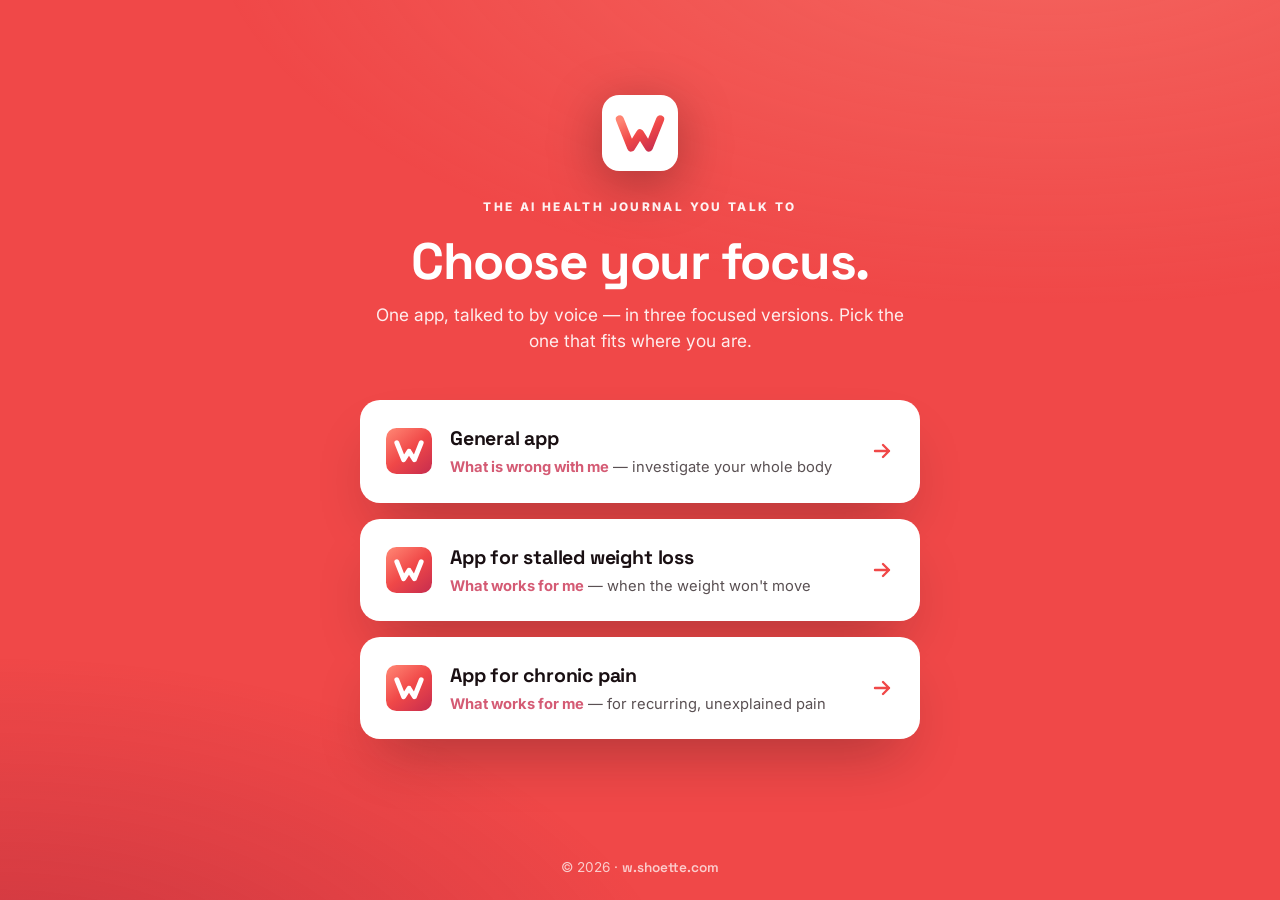
==== commit d483058d: "feat: web app demo + brain fog dimension + entry editing - app-web: full health journal demo (journa" ====
--- a/index.html
+++ b/index.html
@@ -3,14 +3,14 @@
 <head>
 <meta charset="UTF-8">
 <meta name="viewport" content="width=device-width, initial-scale=1.0">
-<title>What is wrong with me — The AI health journal you talk to</title>
-<meta name="description" content="What is wrong with me is the AI health journal you talk to. By voice, by photo and through the apps you already use, it connects hundreds of signals — symptoms, sleep, weather, labs, mood — against medical science and your own history until the pattern shows up.">
+<title>The AI health journal you talk to — choose your focus</title>
+<meta name="description" content="One AI health journal you talk to, in three focused versions: the general app, the app for stalled weight loss, and the app for recurring unexplained pain. Choose the one that fits.">
 <meta name="theme-color" content="#F04848">
 <meta property="og:type" content="website">
-<meta property="og:title" content="What is wrong with me — The AI health journal you talk to">
-<meta property="og:description" content="Tell it everything — voice, photos, lab results, connected apps. It connects hundreds of signals to find the multi-factor patterns traditional medicine missed. Private by design, GDPR-compliant.">
+<meta property="og:title" content="The AI health journal you talk to — choose your focus">
+<meta property="og:description" content="Three focused versions of the AI health journal you talk to. Pick the one that fits: the general app, weight that won't move, or recurring unexplained pain.">
 <meta property="og:url" content="https://w.shoette.com/">
-<!-- Favicons -->
+<!-- Favicons (absolute paths: resolved from the site root) -->
 <link rel="icon" href="/favicon.ico" sizes="32x32">
 <link rel="icon" href="/favicon.svg" type="image/svg+xml">
 <link rel="apple-touch-icon" href="/apple-touch-icon.png">
@@ -20,338 +20,53 @@
 <link href="https://fonts.googleapis.com/css2?family=Space+Grotesk:wght@500;600;700&family=Inter:wght@400;500;600;700;800;900&display=swap" rel="stylesheet">
 <style>
   :root{
-    --red:#F04848;
-    --red-bright:#FF8472;
-    --red-deep:#C92E4E;
-    --red-700:#A8243F;
+    --red:#F04848;--red-bright:#FF8472;--red-deep:#C92E4E;
     --grad:linear-gradient(135deg,#FF8472 0%,#F04848 50%,#C92E4E 100%);
-    --ink:#190F12;
-    --ink-soft:#2C2023;
-    --paper:#ffffff;
-    --cream:#FFF4F1;
-    --cream-2:#FCE4DE;
-    --line:rgba(25,15,18,.10);
+    --ink:#190F12;--ink-soft:#2C2023;--line:rgba(25,15,18,.10);
     --shadow:0 30px 60px -20px rgba(25,15,18,.32);
-    --shadow-soft:0 18px 40px -18px rgba(25,15,18,.20);
-    --maxw:1180px;
-    --r:18px;
   }
   *{box-sizing:border-box;margin:0;padding:0}
-  html{scroll-behavior:smooth;-webkit-text-size-adjust:100%}
-  body{
-    font-family:'Inter',system-ui,-apple-system,Segoe UI,Roboto,sans-serif;
-    color:var(--ink);background:var(--paper);
-    line-height:1.55;-webkit-font-smoothing:antialiased;text-rendering:optimizeLegibility;
-    overflow-x:hidden;
-  }
-  h1,h2,h3,.display{font-family:'Space Grotesk','Inter',sans-serif;line-height:1.02;letter-spacing:-.02em;font-weight:700}
-  /* brand wordmark: render the product name in the header typeface wherever it appears in body copy */
-  .brandname{font-family:'Space Grotesk','Inter',sans-serif;font-weight:600;letter-spacing:-.01em}
-  a{color:inherit;text-decoration:none}
-  img,svg{display:block}
-  .wrap{width:100%;max-width:var(--maxw);margin:0 auto;padding:0 24px}
-  .eyebrow{font-family:'Inter';font-weight:800;font-size:.78rem;letter-spacing:.16em;text-transform:uppercase;opacity:.9}
-
-  /* logo mark */
-  .logo{width:40px;height:40px;flex:0 0 auto;filter:drop-shadow(0 6px 14px rgba(0,0,0,.20))}
-  .mini-w{width:28px;height:28px;flex:0 0 auto}
-
-  /* buttons */
-  .btn{display:inline-flex;align-items:center;justify-content:center;gap:.5em;
-    font-family:'Inter';font-weight:700;font-size:1rem;border:none;cursor:pointer;
-    padding:15px 26px;border-radius:999px;transition:transform .18s ease,box-shadow .18s ease,background .18s ease,color .18s ease;
-    white-space:nowrap;text-align:center}
-  .btn:active{transform:translateY(1px)}
-  .btn--light{background:#fff;color:var(--red-deep);box-shadow:0 10px 30px -10px rgba(0,0,0,.35)}
-  .btn--light:hover{transform:translateY(-2px);box-shadow:0 16px 36px -10px rgba(0,0,0,.45)}
-  .btn--dark{background:var(--ink);color:#fff}
-  .btn--dark:hover{transform:translateY(-2px);background:#000}
-  .btn--red{background:var(--red);color:#fff;box-shadow:0 14px 30px -12px rgba(240,72,72,.7)}
-  .btn--red:hover{transform:translateY(-2px);background:var(--red-deep)}
-
-  /* nav */
-  header.nav{position:sticky;top:0;z-index:50;background:var(--red);transition:box-shadow .25s ease}
-  header.nav.scrolled{box-shadow:0 10px 30px -16px rgba(0,0,0,.5)}
-  .nav__in{display:flex;align-items:center;justify-content:space-between;height:70px}
-  .brand{display:flex;align-items:center;gap:11px;color:#fff;font-weight:800;font-family:'Space Grotesk'}
-  .brand b{font-size:1.02rem;letter-spacing:-.01em}
-  .nav__links{display:flex;align-items:center;gap:28px}
-  .nav__links a{color:rgba(255,255,255,.92);font-weight:600;font-size:.95rem;transition:opacity .15s}
-  .nav__links a:hover{opacity:.7}
-  .nav__cta{background:#fff;color:var(--red-deep);padding:10px 20px;border-radius:999px;font-weight:700;font-size:.92rem;transition:transform .15s}
-  .nav__cta:hover{transform:translateY(-1px)}
-
-  /* hero */
-  .hero{position:relative;background:var(--red);color:#fff;overflow:hidden;padding:70px 0 90px}
-  .hero::before{content:"";position:absolute;inset:0;
+  html{-webkit-text-size-adjust:100%}
+  body{font-family:'Inter',system-ui,-apple-system,Segoe UI,Roboto,sans-serif;color:#fff;background:var(--red);
+    min-height:100vh;display:flex;flex-direction:column;line-height:1.5;-webkit-font-smoothing:antialiased;
+    text-rendering:optimizeLegibility;position:relative;overflow-x:hidden}
+  body::before{content:"";position:fixed;inset:0;pointer-events:none;
     background:radial-gradient(120% 80% at 82% -10%,rgba(255,170,150,.30),transparent 55%),
                radial-gradient(90% 70% at 0% 115%,rgba(120,15,45,.34),transparent 60%)}
-  .hero__w{position:absolute;right:-10%;bottom:-26%;width:72vw;height:72vw;opacity:.07;pointer-events:none;user-select:none}
-  .hero__grid{position:relative;display:grid;grid-template-columns:1.08fr .92fr;gap:40px;align-items:center}
-  .hero__eyebrow{display:inline-flex;align-items:center;gap:9px;background:rgba(255,255,255,.14);
-    border:1px solid rgba(255,255,255,.25);padding:8px 15px;border-radius:999px;font-size:.74rem;
-    font-weight:800;letter-spacing:.12em;text-transform:uppercase;margin-bottom:24px;backdrop-filter:blur(4px)}
-  .hero__eyebrow .dot{width:7px;height:7px;border-radius:50%;background:#fff;animation:pulse 2s infinite}
-  @keyframes pulse{0%,100%{opacity:1}50%{opacity:.3}}
-  .hero h1{font-size:clamp(2.9rem,7vw,5.4rem);margin-bottom:22px;letter-spacing:-.035em}
-  .hero h1 .q{display:block}
-  .hero p.lede{font-size:clamp(1.05rem,1.7vw,1.3rem);max-width:35ch;color:rgba(255,255,255,.92);font-weight:450;margin-bottom:30px}
-  .hero p.lede b{font-weight:700;color:#fff}
-
-  .waitlist{display:flex;gap:10px;max-width:430px;flex-wrap:wrap}
-  .waitlist input[type=email]{flex:1;min-width:200px;border:none;border-radius:999px;padding:15px 22px;
-    font-family:'Inter';font-size:1rem;color:var(--ink);background:#fff;outline:none;box-shadow:0 10px 30px -14px rgba(0,0,0,.4)}
-  .waitlist input::placeholder{color:#9a8f8d}
-  .waitlist .btn{flex:0 0 auto}
-  .form-note{margin-top:13px;font-size:.83rem;color:rgba(255,255,255,.8);display:flex;align-items:center;gap:7px}
-  .form-success{display:none;align-items:center;gap:11px;background:rgba(255,255,255,.15);
-    border:1px solid rgba(255,255,255,.3);padding:15px 20px;border-radius:16px;max-width:430px;font-weight:600}
-  .form-success svg{flex:0 0 auto}
-  .is-done .waitlist{display:none}
-  .is-done .form-note{display:none}
-  .is-done .form-success{display:flex}
-
-  .hero__phone{justify-self:center;position:relative}
-  .hero__badge{position:absolute;z-index:5;background:#fff;color:var(--ink);border-radius:14px;
-    padding:12px 15px;box-shadow:var(--shadow);font-size:.8rem;line-height:1.3;max-width:210px}
-  .hero__badge .k{font-weight:800;font-size:.66rem;letter-spacing:.1em;text-transform:uppercase;color:var(--red);display:block;margin-bottom:3px}
-  .hero__badge.b1{top:14px;left:-48px}
-  .hero__badge.b2{bottom:46px;right:-44px}
-
-  /* section base */
-  section{padding:96px 0}
-  .sec-head{max-width:720px;margin-bottom:54px}
-  .sec-head.center{margin-left:auto;margin-right:auto;text-align:center}
-  .sec-head .eyebrow{color:var(--red);margin-bottom:16px;display:block}
-  .sec-head h2{font-size:clamp(2rem,4.4vw,3.3rem);margin-bottom:18px}
-  .sec-head p{font-size:1.12rem;color:var(--ink-soft);opacity:.82}
-
-  /* problem */
-  .problem{background:var(--ink);color:#fff}
-  .problem .eyebrow{color:var(--red-bright)}
-  .problem h2{font-size:clamp(2.1rem,4.6vw,3.5rem);max-width:16ch;margin-bottom:46px}
-  .qgrid{display:grid;grid-template-columns:repeat(2,1fr);gap:18px;margin-bottom:46px}
-  .qcard{border:1px solid rgba(255,255,255,.14);border-radius:var(--r);padding:26px;
-    font-family:'Space Grotesk';font-weight:600;font-size:clamp(1.2rem,2.3vw,1.7rem);letter-spacing:-.02em;
-    display:flex;align-items:center;gap:16px;background:rgba(255,255,255,.03);transition:border-color .2s,background .2s}
-  .qcard:hover{border-color:var(--red);background:rgba(240,72,72,.08)}
-  .qcard span{color:var(--red-bright);font-size:1.5em;line-height:0}
-  .problem .punch{font-size:1.2rem;max-width:62ch;color:rgba(255,255,255,.82)}
-  .problem .punch b{color:#fff}
-
-  /* how it works */
-  .steps{display:grid;grid-template-columns:repeat(3,1fr);gap:26px}
-  .step{padding:34px 30px;border-radius:22px;background:var(--cream);border:1px solid var(--line);position:relative;overflow:hidden}
-  .step:hover{box-shadow:var(--shadow-soft)}
-  .step__n{font-family:'Space Grotesk';font-weight:700;font-size:3.4rem;color:var(--red);opacity:.22;line-height:1;margin-bottom:14px}
-  .step h3{font-size:1.45rem;margin-bottom:10px}
-  .step p{color:var(--ink-soft);opacity:.85;font-size:1.02rem}
-
-  /* sources / inputs */
-  #sources{background:var(--cream)}
-  .sources-grid{display:grid;grid-template-columns:repeat(3,1fr);gap:20px}
-  .source-card{padding:28px 26px;border-radius:20px;border:1px solid var(--line);background:#fff;transition:transform .2s,box-shadow .2s}
-  .source-card:hover{transform:translateY(-4px);box-shadow:var(--shadow-soft)}
-  .source-ic{width:50px;height:50px;border-radius:14px;background:var(--cream);color:var(--red);display:grid;place-items:center;margin-bottom:18px}
-  .source-card h3{font-size:1.18rem;margin-bottom:9px}
-  .source-card p{font-size:.97rem;color:var(--ink-soft);opacity:.86}
-  .source-card em{font-style:normal;font-weight:700;color:var(--red-deep)}
-  .sources-note{text-align:center;max-width:30ch;margin:52px auto 0;font-family:'Space Grotesk';font-weight:600;
-    font-size:clamp(1.25rem,2.8vw,1.8rem);letter-spacing:-.02em;color:var(--ink);line-height:1.18;max-width:24em}
-  .sources-note b{color:var(--red-deep)}
-
-  /* showcase */
-  .showcase{background:#fff}
-  .feature-row{display:grid;grid-template-columns:1fr 1fr;gap:54px;align-items:center;margin-bottom:96px}
-  .feature-row:last-child{margin-bottom:0}
-  .feature-row:nth-child(even) .feature-row__media{order:-1}
-  .feature-row__copy .tag{display:inline-block;font-weight:800;font-size:.74rem;letter-spacing:.14em;
-    text-transform:uppercase;color:var(--red);background:var(--cream);border:1px solid var(--cream-2);padding:6px 13px;border-radius:999px;margin-bottom:18px}
-  .feature-row__copy h3{font-size:clamp(1.6rem,3.2vw,2.3rem);margin-bottom:14px}
-  .feature-row__copy p{font-size:1.1rem;color:var(--ink-soft);opacity:.85;max-width:42ch}
-  .feature-row__media{display:flex;justify-content:center}
-
-  /* phone */
-  .phone{width:300px;height:610px;background:#0c0a0a;border-radius:46px;padding:11px;
-    box-shadow:var(--shadow),inset 0 0 0 2px rgba(255,255,255,.06);position:relative;flex:0 0 auto}
-  .phone__screen{position:relative;width:100%;height:100%;background:#fff;border-radius:36px;overflow:hidden;display:flex;flex-direction:column}
-  .island{position:absolute;top:11px;left:50%;transform:translateX(-50%);width:96px;height:27px;background:#0c0a0a;border-radius:999px;z-index:20}
-  .statusbar{height:50px;flex:0 0 auto;display:flex;align-items:flex-end;justify-content:space-between;
-    padding:0 22px 7px;font-size:.74rem;font-weight:700;color:var(--ink);font-family:'Inter'}
-  .statusbar .icons{display:flex;align-items:center;gap:5px}
-  .float{animation:float 6s ease-in-out infinite}
-  @keyframes float{0%,100%{transform:translateY(0)}50%{transform:translateY(-12px)}}
-
-  .app{flex:1;display:flex;flex-direction:column;min-height:0;background:#fff}
-  .app__top{padding:6px 18px 12px;display:flex;align-items:center;justify-content:space-between;flex:0 0 auto}
-  .app__top .ttl{font-family:'Space Grotesk';font-weight:700;font-size:1.25rem;letter-spacing:-.02em}
-  .app__top .sub{font-size:.72rem;color:#9a8f8d;font-weight:600}
-  .app__body{flex:1;min-height:0;overflow:hidden;padding:4px 16px 16px}
-
-  /* chat */
-  .chat{display:flex;flex-direction:column;gap:11px;height:100%}
-  .bubble{max-width:86%;padding:11px 14px;border-radius:18px;font-size:.85rem;line-height:1.4}
-  .bubble.bot{background:#F1EEEE;color:var(--ink);border-bottom-left-radius:5px;align-self:flex-start}
-  .bubble.me{background:var(--red);color:#fff;border-bottom-right-radius:5px;align-self:flex-end}
-  .bubble.me.voice{display:flex;align-items:center;gap:9px}
-  .wave{display:flex;align-items:center;gap:2px;height:18px}
-  .wave i{width:2px;background:rgba(255,255,255,.85);border-radius:2px;display:block}
-  .logged{background:#fff;border:1px solid var(--line);border-radius:14px;padding:10px 12px;align-self:flex-start;max-width:94%;box-shadow:var(--shadow-soft)}
-  .logged .lh{font-size:.64rem;font-weight:800;letter-spacing:.1em;text-transform:uppercase;color:var(--red);margin-bottom:7px}
-  .chips{display:flex;flex-wrap:wrap;gap:6px}
-  .chip{font-size:.72rem;font-weight:600;padding:5px 10px;border-radius:999px;background:var(--cream);color:var(--ink-soft);border:1px solid var(--cream-2)}
-  .chip.alert{background:#FFE7E7;color:#C9322E;border-color:#ffd2d2}
-  .chip.sync{background:#EAF6EF;color:#1f8a4c;border-color:#cfe9d9}
-  .logged-more{margin-top:9px;font-size:.69rem;font-weight:600;color:#9a8f8d}
-  .composer{margin-top:auto;display:flex;align-items:center;gap:10px;padding-top:6px}
-  .composer .pill{flex:1;height:42px;border-radius:999px;background:#F1EEEE;display:flex;align-items:center;padding:0 16px;color:#9a8f8d;font-size:.82rem}
-  .mic{width:46px;height:46px;border-radius:50%;background:var(--red);display:grid;place-items:center;flex:0 0 auto;box-shadow:0 10px 22px -8px rgba(240,72,72,.8);position:relative}
-  .mic::after{content:"";position:absolute;inset:-6px;border-radius:50%;border:2px solid rgba(240,72,72,.35);animation:ring 2s infinite}
-  @keyframes ring{0%{transform:scale(.8);opacity:.9}100%{transform:scale(1.4);opacity:0}}
-
-  /* insights */
-  .insight-card{border-radius:16px;padding:15px;margin-bottom:12px;border:1px solid var(--line);background:#fff;box-shadow:var(--shadow-soft)}
-  .insight-card.hero-find{background:var(--grad);color:#fff;border:none}
-  .ic-top{display:flex;align-items:center;gap:8px;margin-bottom:9px}
-  .ic-badge{font-size:.6rem;font-weight:800;letter-spacing:.1em;text-transform:uppercase;padding:4px 9px;border-radius:999px;background:rgba(255,255,255,.24);color:#fff}
-  .insight-card.lead .ic-badge{background:#FFE7E7;color:#C9322E}
-  .ic-scan{margin-left:auto;font-size:.58rem;font-weight:800;letter-spacing:.08em;text-transform:uppercase;background:rgba(255,255,255,.2);color:#fff;padding:4px 8px;border-radius:999px}
-  .ic-title{font-family:'Space Grotesk';font-weight:700;font-size:.98rem;line-height:1.25}
-  .insight-card.lead .ic-title{color:var(--ink)}
-  .factors{margin-top:12px;display:flex;flex-direction:column;gap:9px}
-  .factor .frow{display:flex;justify-content:space-between;font-size:.72rem;font-weight:700;margin-bottom:4px;color:#fff}
-  .factor .fbar{height:6px;border-radius:999px;background:rgba(255,255,255,.25);overflow:hidden}
-  .factor .fbar i{display:block;height:100%;background:#fff;border-radius:999px}
-  .ic-foot{margin-top:13px;font-size:.7rem;font-weight:700;color:rgba(255,255,255,.95);border-top:1px solid rgba(255,255,255,.25);padding-top:10px}
-  .corr{margin-top:11px}
-  .corr .bar{height:7px;border-radius:999px;background:#F1EEEE;overflow:hidden}
-  .corr .bar i{display:block;height:100%;border-radius:999px;background:var(--red)}
-  .corr .lbl{display:flex;justify-content:space-between;font-size:.66rem;font-weight:700;color:var(--ink-soft);margin-top:6px}
-
-  /* timeline */
-  .tl{position:relative;padding-left:24px;height:100%;overflow:hidden}
-  .tl::before{content:"";position:absolute;left:6px;top:6px;bottom:6px;width:2px;background:var(--cream-2)}
-  .tl-day{position:relative;margin-bottom:16px}
-  .tl-day::before{content:"";position:absolute;left:-22px;top:4px;width:12px;height:12px;border-radius:50%;background:#fff;border:3px solid var(--red)}
-  .tl-day.muted::before{border-color:#d8cfcd}
-  .tl-date{font-size:.7rem;font-weight:800;letter-spacing:.04em;color:#9a8f8d;text-transform:uppercase;margin-bottom:7px}
-  .tl-card{border:1px solid var(--line);border-radius:13px;padding:10px 11px;background:#fff;box-shadow:var(--shadow-soft)}
-
-  /* dashboard */
-  .metrics{display:grid;grid-template-columns:repeat(3,1fr);gap:8px;margin-bottom:14px}
-  .metric{background:var(--cream);border:1px solid var(--cream-2);border-radius:13px;padding:11px 10px}
-  .metric .v{font-family:'Space Grotesk';font-weight:700;font-size:1.12rem;line-height:1}
-  .metric .l{font-size:.6rem;font-weight:700;color:#9a8f8d;text-transform:uppercase;letter-spacing:.05em;margin-top:5px}
-  .metric .v small{font-size:.6rem;font-weight:700}
-  .up{color:#1f9d55}.down{color:var(--red)}
-  .chart-card{border:1px solid var(--line);border-radius:16px;padding:14px 14px 10px;box-shadow:var(--shadow-soft)}
-  .chart-card .ct{font-size:.74rem;font-weight:800;letter-spacing:.04em;text-transform:uppercase;color:var(--ink-soft);margin-bottom:2px}
-  .chart-card .cs{font-size:.66rem;color:#9a8f8d;margin-bottom:8px}
-  .legend{display:flex;gap:14px;margin-top:8px;font-size:.64rem;font-weight:600;color:var(--ink-soft)}
-  .legend i{width:9px;height:9px;border-radius:3px;display:inline-block;margin-right:5px;vertical-align:middle}
-
-  /* why grid */
-  #why{background:var(--cream)}
-  .why-grid{display:grid;grid-template-columns:repeat(4,1fr);gap:20px}
-  .why-card{padding:30px 26px;border-radius:20px;border:1px solid var(--line);background:#fff;transition:transform .2s,box-shadow .2s}
-  .why-card:hover{transform:translateY(-4px);box-shadow:var(--shadow-soft)}
-  .why-ic{width:50px;height:50px;border-radius:14px;background:var(--cream);color:var(--red);display:grid;place-items:center;margin-bottom:18px}
-  .why-card h3{font-size:1.2rem;margin-bottom:9px}
-  .why-card p{font-size:.96rem;color:var(--ink-soft);opacity:.85}
-
-  /* security & compliance */
-  .security{background:var(--ink);color:#fff;position:relative;overflow:hidden}
-  .security::before{content:"";position:absolute;inset:0;background:radial-gradient(70% 50% at 85% 0%,rgba(240,72,72,.18),transparent 60%);pointer-events:none}
-  .security .wrap{position:relative}
-  .security .eyebrow{color:var(--red-bright)}
-  .security .sec-head h2{color:#fff}
-  .security .sec-head p{color:rgba(255,255,255,.72);opacity:1}
-  .law-grid{display:grid;grid-template-columns:repeat(3,1fr);gap:18px}
-  .law-card{border:1px solid rgba(255,255,255,.13);border-radius:18px;padding:26px 24px;background:rgba(255,255,255,.035);
-    display:flex;flex-direction:column;transition:border-color .2s,background .2s}
-  .law-card:hover{border-color:rgba(240,72,72,.6);background:rgba(240,72,72,.06)}
-  .law-ic{width:44px;height:44px;border-radius:12px;background:rgba(240,72,72,.16);color:var(--red-bright);display:grid;place-items:center;margin-bottom:16px}
-  .law-card h3{font-size:1.18rem;margin-bottom:10px}
-  .law-card p{font-size:.93rem;line-height:1.5;color:rgba(255,255,255,.74);flex:1}
-  .law-refs{display:flex;flex-wrap:wrap;gap:6px;margin-top:16px}
-  .ref{font-family:'Inter';font-size:.64rem;font-weight:700;letter-spacing:.02em;color:rgba(255,255,255,.85);
-    background:rgba(255,255,255,.07);border:1px solid rgba(255,255,255,.16);padding:4px 9px;border-radius:7px}
-  .compliance-banner{margin-top:34px;display:flex;align-items:center;gap:20px;
-    border:1px solid rgba(240,72,72,.4);background:linear-gradient(120deg,rgba(240,72,72,.14),rgba(201,46,78,.08));
-    border-radius:20px;padding:26px 30px}
-  .compliance-banner .shield{flex:0 0 auto;width:48px;height:48px;color:var(--red-bright)}
-  .compliance-banner p{font-size:1rem;line-height:1.55;color:rgba(255,255,255,.84)}
-  .compliance-banner p b{color:#fff}
-
-  /* final cta */
-  .cta{background:var(--grad);color:#fff;text-align:center;position:relative;overflow:hidden}
-  .cta::before{content:"";position:absolute;inset:0;background:radial-gradient(70% 90% at 50% -20%,rgba(255,255,255,.22),transparent 60%)}
-  .cta__in{position:relative;max-width:680px;margin:0 auto}
-  .cta h2{font-size:clamp(2.1rem,4.8vw,3.5rem);margin-bottom:18px}
-  .cta p{font-size:1.2rem;color:rgba(255,255,255,.94);margin-bottom:32px}
-  .cta .waitlist,.cta .form-success{margin:0 auto}
-  .cta .form-note{justify-content:center}
-
-  /* footer */
-  footer{background:var(--ink);color:#fff;padding:60px 0 40px}
-  .foot{display:flex;justify-content:space-between;align-items:flex-start;gap:30px;flex-wrap:wrap}
-  .foot .brand{margin-bottom:14px}
-  .foot p{color:rgba(255,255,255,.6);max-width:34ch;font-size:.95rem}
-  .foot__links{display:flex;gap:40px;flex-wrap:wrap}
-  .foot__col h4{font-size:.72rem;letter-spacing:.12em;text-transform:uppercase;color:rgba(255,255,255,.5);margin-bottom:14px;font-family:'Inter';font-weight:800}
-  .foot__col a{display:block;color:rgba(255,255,255,.8);font-size:.95rem;margin-bottom:9px;transition:color .15s}
-  .foot__col a:hover{color:#fff}
-  .foot__bottom{margin-top:46px;padding-top:24px;border-top:1px solid rgba(255,255,255,.12);
-    display:flex;justify-content:space-between;gap:14px;flex-wrap:wrap;color:rgba(255,255,255,.5);font-size:.85rem}
-
-  /* reveal */
-  .js .reveal{opacity:0;transform:translateY(26px);transition:opacity .7s cubic-bezier(.2,.7,.2,1),transform .7s cubic-bezier(.2,.7,.2,1)}
-  .js .reveal.in{opacity:1;transform:none}
-
-  /* responsive */
-  @media(max-width:900px){
-    .hero__grid{grid-template-columns:1fr;gap:50px}
-    .hero{padding:46px 0 70px}
-    .hero p.lede{max-width:46ch}
-    .hero__badge{display:none}
-    .nav__links{display:none}
-    .feature-row{grid-template-columns:1fr;gap:34px}
-    .feature-row:nth-child(even) .feature-row__media{order:0}
-    .feature-row__copy{text-align:center}
-    .feature-row__copy p{margin-left:auto;margin-right:auto}
-    .steps{grid-template-columns:1fr}
-    .sources-grid{grid-template-columns:repeat(2,1fr)}
-    .why-grid{grid-template-columns:repeat(2,1fr)}
-    .law-grid{grid-template-columns:repeat(2,1fr)}
-    .qgrid{grid-template-columns:1fr}
-    .compliance-banner{flex-direction:column;text-align:center;align-items:center}
-    section{padding:72px 0}
-  }
-  @media(max-width:540px){
-    .sources-grid{grid-template-columns:1fr}
-    .why-grid{grid-template-columns:1fr}
-    .law-grid{grid-template-columns:1fr}
-    .waitlist{flex-direction:column}
-    .waitlist .btn{width:100%}
-    .foot{flex-direction:column}
-    .phone{width:270px;height:550px}
-  }
-  @media(prefers-reduced-motion:reduce){
-    *{animation:none!important}
-    html{scroll-behavior:auto}
-    .js .reveal{opacity:1;transform:none}
+  h1{font-family:'Space Grotesk','Inter',sans-serif;letter-spacing:-.025em;font-weight:700;line-height:1.04}
+  a{text-decoration:none;color:inherit}
+  svg{display:block}
+  .wrap{position:relative;z-index:1;width:100%;max-width:760px;margin:0 auto;padding:56px 24px;
+    flex:1;display:flex;flex-direction:column;align-items:center;justify-content:center;text-align:center}
+  .logo{width:76px;height:76px;margin-bottom:28px;filter:drop-shadow(0 12px 26px rgba(0,0,0,.30))}
+  .eyebrow{font-weight:800;font-size:.74rem;letter-spacing:.2em;text-transform:uppercase;opacity:.92;margin-bottom:18px}
+  h1{font-size:clamp(2rem,5vw,3.2rem);margin-bottom:14px}
+  .sub{font-size:1.08rem;color:rgba(255,255,255,.9);max-width:48ch;margin:0 auto 46px}
+  .cards{display:flex;flex-direction:column;gap:16px;width:100%;max-width:560px}
+  .card{display:flex;align-items:center;gap:18px;background:#fff;color:var(--ink);border-radius:20px;
+    padding:24px 26px;box-shadow:var(--shadow);text-align:left;transition:transform .18s ease,box-shadow .18s ease}
+  .card:hover{transform:translateY(-3px);box-shadow:0 40px 72px -22px rgba(25,15,18,.45)}
+  .card:active{transform:translateY(-1px)}
+  .card__w{width:46px;height:46px;flex:0 0 auto}
+  .card__t{flex:1;min-width:0}
+  .card__t .name{display:block;font-family:'Space Grotesk','Inter',sans-serif;font-weight:700;font-size:1.22rem;letter-spacing:-.01em;margin-bottom:3px}
+  .card__t .desc{display:block;font-size:.92rem;color:var(--ink-soft);opacity:.78}
+  .card__t .desc b{font-weight:700;color:var(--red-deep);opacity:1}
+  .card__arrow{flex:0 0 auto;color:var(--red);transition:transform .18s ease}
+  .card:hover .card__arrow{transform:translateX(4px)}
+  footer{position:relative;z-index:1;text-align:center;padding:22px;font-size:.85rem;color:rgba(255,255,255,.72)}
+  @media(max-width:520px){
+    .card{padding:20px;gap:14px}
+    .card__t .name{font-size:1.08rem}
+    .card__w{width:40px;height:40px}
   }
 </style>
 </head>
 <body>
-
-<!-- reusable logo marks -->
-<svg width="0" height="0" style="position:absolute" aria-hidden="true" focusable="false">
-  <defs>
+  <!-- reusable logo marks -->
+  <svg width="0" height="0" style="position:absolute" aria-hidden="true" focusable="false"><defs>
     <linearGradient id="wgrad" x1="0.08" y1="0" x2="0.92" y2="1">
-      <stop offset="0" stop-color="#FF8472"/>
-      <stop offset="0.5" stop-color="#F04848"/>
-      <stop offset="1" stop-color="#C92E4E"/>
+      <stop offset="0" stop-color="#FF8472"/><stop offset="0.5" stop-color="#F04848"/><stop offset="1" stop-color="#C92E4E"/>
     </linearGradient>
     <symbol id="wmark" viewBox="0 0 512 512">
       <rect width="512" height="512" rx="116" fill="url(#wgrad)"/>
@@ -361,554 +76,44 @@
       <rect width="512" height="512" rx="116" fill="#fff"/>
       <path d="M120 164 L196 354 L256 258 L316 354 L392 164" fill="none" stroke="url(#wgrad)" stroke-width="54" stroke-linecap="round" stroke-linejoin="round"/>
     </symbol>
-  </defs>
-</svg>
+  </defs></svg>
 
-<!-- NAV -->
-<header class="nav" id="top">
-  <div class="wrap nav__in">
-    <a class="brand" href="#top">
-      <svg class="logo" aria-hidden="true"><use href="#wmarkRed"/></svg>
-      <b>What is wrong with me</b>
-    </a>
-    <nav class="nav__links">
-      <a href="#how">How it works</a>
-      <a href="#sources">What it tracks</a>
-      <a href="#app">Inside the app</a>
-      <a href="#security">Security</a>
-    </nav>
-    <a href="#waitlist" class="nav__cta">Join the waitlist</a>
-  </div>
-</header>
+  <main class="wrap">
+    <svg class="logo" aria-hidden="true"><use href="#wmarkRed"/></svg>
+    <div class="eyebrow">The AI health journal you talk to</div>
+    <h1>Choose your focus.</h1>
+    <p class="sub">One app, talked to by voice — in three focused versions. Pick the one that fits where you are.</p>
 
-<!-- HERO -->
-<section class="hero">
-  <svg class="hero__w" viewBox="0 0 512 512" aria-hidden="true"><path d="M120 164 L196 354 L256 258 L316 354 L392 164" fill="none" stroke="#fff" stroke-width="54" stroke-linecap="round" stroke-linejoin="round"/></svg>
-  <div class="wrap hero__grid">
-    <div class="hero__copy">
-      <span class="hero__eyebrow"><span class="dot"></span> The AI health journal you talk to</span>
-      <h1><span class="q">What is wrong</span><span class="q">with me?</span></h1>
-      <p class="lede">Tell it everything — by voice, by photo, through the apps you already use. It connects <b>hundreds of signals</b> against medical science and your own history, day after day, until the pattern finally shows up.</p>
+    <div class="cards">
+      <a class="card" href="/V1/">
+        <svg class="card__w" aria-hidden="true"><use href="#wmark"/></svg>
+        <span class="card__t">
+          <span class="name">General app</span>
+          <span class="desc"><b>What is wrong with me</b> — investigate your whole body</span>
+        </span>
+        <svg class="card__arrow" width="24" height="24" viewBox="0 0 24 24" fill="none" stroke="currentColor" stroke-width="2.4" stroke-linecap="round" stroke-linejoin="round"><path d="M5 12h14M13 6l6 6-6 6"/></svg>
+      </a>
+      <a class="card" href="/V2/">
+        <svg class="card__w" aria-hidden="true"><use href="#wmark"/></svg>
+        <span class="card__t">
+          <span class="name">App for stalled weight loss</span>
+          <span class="desc"><b>What works for me</b> — when the weight won't move</span>
+        </span>
+        <svg class="card__arrow" width="24" height="24" viewBox="0 0 24 24" fill="none" stroke="currentColor" stroke-width="2.4" stroke-linecap="round" stroke-linejoin="round"><path d="M5 12h14M13 6l6 6-6 6"/></svg>
+      </a>
+      <a class="card" href="/V3/">
+        <svg class="card__w" aria-hidden="true"><use href="#wmark"/></svg>
+        <span class="card__t">
+          <span class="name">App for chronic pain</span>
+          <span class="desc"><b>What works for me</b> — for recurring, unexplained pain</span>
+        </span>
+        <svg class="card__arrow" width="24" height="24" viewBox="0 0 24 24" fill="none" stroke="currentColor" stroke-width="2.4" stroke-linecap="round" stroke-linejoin="round"><path d="M5 12h14M13 6l6 6-6 6"/></svg>
+      </a>
+    </div>
+  </main>
 
-      <form class="waitlist" id="form-hero" novalidate>
-        <input type="email" name="email" placeholder="your@email.com" aria-label="Email address" required>
-        <input type="text" name="website" tabindex="-1" autocomplete="off" aria-hidden="true" style="position:absolute;left:-9999px;width:1px;height:1px;opacity:0">
-        <button class="btn btn--light" type="submit">Join the waitlist</button>
-      </form>
-      <div class="form-note">
-        <svg width="15" height="15" viewBox="0 0 24 24" fill="none" stroke="currentColor" stroke-width="2.4" stroke-linecap="round"><path d="M20 6 9 17l-5-5"/></svg>
-        Be first at launch. No spam, ever.
-      </div>
-      <div class="form-success">
-        <svg width="22" height="22" viewBox="0 0 24 24" fill="none" stroke="currentColor" stroke-width="2.4" stroke-linecap="round" stroke-linejoin="round"><circle cx="12" cy="12" r="10"/><path d="m8 12 3 3 5-6"/></svg>
-        You're on the list. We'll be in touch.
-      </div>
-    </div>
+  <footer>© <span id="y">2026</span> · <span style="font-family:'Space Grotesk','Inter',sans-serif;font-weight:600">w.shoette.com</span></footer>
 
-    <div class="hero__phone">
-      <div class="hero__badge b1"><span class="k">Pattern found</span>Hand stiffness flares after dairy dinners — on humid, rainy days.</div>
-      <div class="hero__badge b2"><span class="k">Every signal, one place</span>Hundreds a day — voice, apps, photos, labs, mood.</div>
-      <!-- phone: chat -->
-      <div class="phone float">
-        <div class="island"></div>
-        <div class="phone__screen">
-          <div class="statusbar">
-            <span>9:41</span>
-            <span class="icons">
-              <svg width="17" height="11" viewBox="0 0 17 11" fill="currentColor"><rect x="0" y="7" width="3" height="4" rx="1"/><rect x="4.5" y="5" width="3" height="6" rx="1"/><rect x="9" y="2.5" width="3" height="8.5" rx="1"/><rect x="13.5" y="0" width="3" height="11" rx="1"/></svg>
-              <svg width="16" height="11" viewBox="0 0 16 11" fill="currentColor"><path d="M8 2.2c2.1 0 4 .8 5.4 2.2l1.3-1.3A9.4 9.4 0 0 0 8 .3 9.4 9.4 0 0 0 1.3 3.1l1.3 1.3A7.6 7.6 0 0 1 8 2.2Z"/><path d="M8 5.6c1.2 0 2.3.5 3.1 1.3l1.3-1.3A6 6 0 0 0 8 3.8a6 6 0 0 0-4.4 1.8l1.3 1.3A4.4 4.4 0 0 1 8 5.6Z"/><circle cx="8" cy="9.2" r="1.6"/></svg>
-              <svg width="25" height="12" viewBox="0 0 25 12" fill="none"><rect x="1" y="1" width="20" height="10" rx="3" stroke="currentColor" stroke-width="1.2" opacity=".5"/><rect x="2.6" y="2.6" width="15" height="6.8" rx="1.6" fill="currentColor"/><rect x="22.4" y="4" width="1.6" height="4" rx="1" fill="currentColor" opacity=".5"/></svg>
-            </span>
-          </div>
-          <div class="app">
-            <div class="app__top">
-              <div>
-                <div class="ttl">Today</div>
-                <div class="sub">Monday · Morning check-in</div>
-              </div>
-              <svg class="mini-w" aria-hidden="true"><use href="#wmark"/></svg>
-            </div>
-            <div class="app__body chat">
-              <div class="bubble bot">Good morning ☀️ How do your hands feel today?</div>
-              <div class="bubble me voice">
-                <svg width="15" height="15" viewBox="0 0 24 24" fill="#fff"><path d="M12 14a3 3 0 0 0 3-3V5a3 3 0 0 0-6 0v6a3 3 0 0 0 3 3Z"/><path d="M5 11a7 7 0 0 0 14 0" stroke="#fff" stroke-width="2" fill="none" stroke-linecap="round"/><path d="M12 18v3" stroke="#fff" stroke-width="2" stroke-linecap="round"/></svg>
-                <span class="wave">
-                  <i style="height:5px"></i><i style="height:11px"></i><i style="height:17px"></i><i style="height:9px"></i><i style="height:14px"></i><i style="height:6px"></i><i style="height:12px"></i><i style="height:16px"></i><i style="height:7px"></i>
-                </span>
-                <span style="font-size:.7rem;opacity:.85">0:11</span>
-              </div>
-              <div class="bubble bot" style="max-width:90%">"Stiff again. Creamy pasta last night, and it rained all day." Logged 👇</div>
-              <div class="logged">
-                <div class="lh">Logged just now</div>
-                <div class="chips">
-                  <span class="chip alert">Hand stiffness · mild</span>
-                  <span class="chip">Dairy · dinner</span>
-                  <span class="chip sync">Rain · auto</span>
-                  <span class="chip sync">Sleep 6h · synced</span>
-                </div>
-                <div class="logged-more">+ 300 more signals synced from your apps today</div>
-              </div>
-              <div class="composer">
-                <span class="pill">Tap to talk…</span>
-                <span class="mic">
-                  <svg width="20" height="20" viewBox="0 0 24 24" fill="#fff"><path d="M12 14a3 3 0 0 0 3-3V5a3 3 0 0 0-6 0v6a3 3 0 0 0 3 3Z"/><path d="M5 11a7 7 0 0 0 14 0" stroke="#fff" stroke-width="2" fill="none" stroke-linecap="round"/><path d="M12 18v3" stroke="#fff" stroke-width="2" stroke-linecap="round"/></svg>
-                </span>
-              </div>
-            </div>
-          </div>
-        </div>
-      </div>
-    </div>
-  </div>
-</section>
-
-<!-- PROBLEM -->
-<section class="problem" id="problem">
-  <div class="wrap">
-    <div class="reveal">
-      <span class="eyebrow">Sound familiar?</span>
-      <h2>Your body has been trying to tell you something.</h2>
-    </div>
-    <div class="qgrid reveal">
-      <div class="qcard"><span>·</span>Why can't I sleep?</div>
-      <div class="qcard"><span>·</span>Why does my back still hurt?</div>
-      <div class="qcard"><span>·</span>Why won't the weight move?</div>
-      <div class="qcard"><span>·</span>Why does it keep coming back?</div>
-    </div>
-    <p class="punch reveal">The tests come back <b>"normal."</b> But you know something's off. The answer is rarely one thing — it's <b>hundreds</b> of small things lining up that no one ever had the time, or the data, to connect. <b>Until now.</b></p>
-  </div>
-</section>
-
-<!-- HOW IT WORKS -->
-<section id="how">
-  <div class="wrap">
-    <div class="sec-head center reveal">
-      <span class="eyebrow">How it works</span>
-      <h2>From a feeling to a finding.</h2>
-      <p>Three steps. No forms, no medical jargon, no effort.</p>
-    </div>
-    <div class="steps">
-      <div class="step reveal">
-        <div class="step__n">01</div>
-        <h3>Talk</h3>
-        <p>Just speak — symptoms, sleep, mood, stress, even last night's nightmare. Snap a photo of a lab result or your glucose meter. It even hears it in your voice when something's off.</p>
-      </div>
-      <div class="step reveal">
-        <div class="step__n">02</div>
-        <h3>Connect</h3>
-        <p>Link the apps you already use — weather, steps, sleep, calendar, cycle. It pulls in hundreds of signals and structures them cleanly, in any language.</p>
-      </div>
-      <div class="step reveal">
-        <div class="step__n">03</div>
-        <h3>Understand</h3>
-        <p>It weighs everything at once against medical research and your own past, surfacing the multi-factor patterns no 15-minute appointment ever could.</p>
-      </div>
-    </div>
-  </div>
-</section>
-
-<!-- SOURCES / FEED IT ANYTHING -->
-<section id="sources">
-  <div class="wrap">
-    <div class="sec-head center reveal">
-      <span class="eyebrow">One tool, every signal</span>
-      <h2>Feed it anything. It makes sense of all of it.</h2>
-      <p>Most apps track one thing. <span class="brandname">What is wrong with me</span> takes in hundreds of signals from every corner of your life — and turns the mess into clean, comparable data no human could hold in their head.</p>
-    </div>
-    <div class="sources-grid">
-      <div class="source-card reveal">
-        <div class="source-ic"><svg width="24" height="24" viewBox="0 0 24 24" fill="none" stroke="currentColor" stroke-width="2" stroke-linecap="round" stroke-linejoin="round"><path d="M12 14a3 3 0 0 0 3-3V5a3 3 0 0 0-6 0v6a3 3 0 0 0 3 3Z"/><path d="M19 11a7 7 0 0 1-14 0"/><path d="M12 18v3"/></svg></div>
-        <h3>Your voice</h3>
-        <p>Dictate symptoms, sleep, mood, your sources of stress, a bad dream. Prefer typing? That works too.</p>
-      </div>
-      <div class="source-card reveal">
-        <div class="source-ic"><svg width="24" height="24" viewBox="0 0 24 24" fill="none" stroke="currentColor" stroke-width="2" stroke-linecap="round" stroke-linejoin="round"><path d="M2 12h2"/><path d="M6 8v8"/><path d="M10 4v16"/><path d="M14 7v10"/><path d="M18 9v6"/><path d="M22 11v2"/></svg></div>
-        <h3>Your tone, read</h3>
-        <p>It hears <em>how</em> you say it. "You sound tense today — anything you want to note?"</p>
-      </div>
-      <div class="source-card reveal">
-        <div class="source-ic"><svg width="24" height="24" viewBox="0 0 24 24" fill="none" stroke="currentColor" stroke-width="2" stroke-linecap="round" stroke-linejoin="round"><path d="M10 13a5 5 0 0 0 7.07 0l2.83-2.83a5 5 0 0 0-7.07-7.07l-1.41 1.41"/><path d="M14 11a5 5 0 0 0-7.07 0L4.1 13.83a5 5 0 0 0 7.07 7.07l1.41-1.41"/></svg></div>
-        <h3>The apps you already use</h3>
-        <p>Weather, steps, sleep trackers, your calendar (that late dinner, that stressful meeting), menstrual cycle, and any health app.</p>
-      </div>
-      <div class="source-card reveal">
-        <div class="source-ic"><svg width="24" height="24" viewBox="0 0 24 24" fill="none" stroke="currentColor" stroke-width="2" stroke-linecap="round" stroke-linejoin="round"><path d="M14.5 4h-5L7 7H4a2 2 0 0 0-2 2v9a2 2 0 0 0 2 2h16a2 2 0 0 0 2-2V9a2 2 0 0 0-2-2h-3l-2.5-3z"/><circle cx="12" cy="13" r="3.5"/></svg></div>
-        <h3>A photo is enough</h3>
-        <p>Snap your glucose meter, blood-pressure cuff, a test strip or a lab report — it reads the numbers for you.</p>
-      </div>
-      <div class="source-card reveal">
-        <div class="source-ic"><svg width="24" height="24" viewBox="0 0 24 24" fill="none" stroke="currentColor" stroke-width="2" stroke-linecap="round" stroke-linejoin="round"><path d="M14 2H6a2 2 0 0 0-2 2v16a2 2 0 0 0 2 2h12a2 2 0 0 0 2-2V8z"/><path d="M14 2v6h6"/><path d="M8 13h8"/><path d="M8 17h5"/></svg></div>
-        <h3>Any document, any language</h3>
-        <p>Results, prescriptions, scans — as image, audio, data feed or text. Structured cleanly, whatever the language.</p>
-      </div>
-      <div class="source-card reveal">
-        <div class="source-ic"><svg width="24" height="24" viewBox="0 0 24 24" fill="none" stroke="currentColor" stroke-width="2" stroke-linecap="round" stroke-linejoin="round"><path d="M3 12h4l2 6 4-12 2 6h6"/></svg></div>
-        <h3>The mind–body link</h3>
-        <p>Stress, cortisol, adrenaline, broken sleep — it knows your mood moves your body chemistry, and tracks it.</p>
-      </div>
-    </div>
-    <p class="sources-note reveal">A doctor sees you 15 minutes a year. <span class="brandname">What is wrong with me</span> reads <b>hundreds of signals every single day</b> — and never forgets one.</p>
-  </div>
-</section>
-
-<!-- APP SHOWCASE -->
-<section class="showcase" id="app">
-  <div class="wrap">
-    <div class="sec-head center reveal">
-      <span class="eyebrow">Inside the app</span>
-      <h2>See your whole self. Finally.</h2>
-      <p>An early look at <span class="brandname">What is wrong with me</span>.</p>
-    </div>
-
-    <!-- row 1: conversation -->
-    <div class="feature-row reveal">
-      <div class="feature-row__copy">
-        <span class="tag">Conversation</span>
-        <h3>It listens — and hears how you feel.</h3>
-        <p>Speak freely about anything: symptoms, a rough day, a sleepless night. It even picks up when your voice sounds tense and checks in — then files every detail as clean data.</p>
-      </div>
-      <div class="feature-row__media">
-        <div class="phone">
-          <div class="island"></div>
-          <div class="phone__screen">
-            <div class="statusbar"><span>9:41</span><span class="icons"><svg width="17" height="11" viewBox="0 0 17 11" fill="currentColor"><rect x="0" y="7" width="3" height="4" rx="1"/><rect x="4.5" y="5" width="3" height="6" rx="1"/><rect x="9" y="2.5" width="3" height="8.5" rx="1"/><rect x="13.5" y="0" width="3" height="11" rx="1"/></svg><svg width="25" height="12" viewBox="0 0 25 12" fill="none"><rect x="1" y="1" width="20" height="10" rx="3" stroke="currentColor" stroke-width="1.2" opacity=".5"/><rect x="2.6" y="2.6" width="15" height="6.8" rx="1.6" fill="currentColor"/><rect x="22.4" y="4" width="1.6" height="4" rx="1" fill="currentColor" opacity=".5"/></svg></span></div>
-            <div class="app">
-              <div class="app__top"><div><div class="ttl">Today</div><div class="sub">Evening check-in</div></div><svg class="mini-w" aria-hidden="true"><use href="#wmark"/></svg></div>
-              <div class="app__body chat">
-                <div class="bubble bot" style="max-width:90%">You sound a little tense today — anything you want to note?</div>
-                <div class="bubble me voice">
-                  <svg width="15" height="15" viewBox="0 0 24 24" fill="#fff"><path d="M12 14a3 3 0 0 0 3-3V5a3 3 0 0 0-6 0v6a3 3 0 0 0 3 3Z"/><path d="M5 11a7 7 0 0 0 14 0" stroke="#fff" stroke-width="2" fill="none" stroke-linecap="round"/><path d="M12 18v3" stroke="#fff" stroke-width="2" stroke-linecap="round"/></svg>
-                  <span class="wave"><i style="height:6px"></i><i style="height:13px"></i><i style="height:18px"></i><i style="height:8px"></i><i style="height:15px"></i><i style="height:5px"></i><i style="height:11px"></i></span>
-                  <span style="font-size:.7rem;opacity:.85">0:14</span>
-                </div>
-                <div class="bubble bot" style="max-width:92%">"Work's been brutal, barely slept." Noted 👇 — I'll watch how stress tracks your symptoms.</div>
-                <div class="logged">
-                  <div class="lh">Captured</div>
-                  <div class="chips"><span class="chip alert">Stress · high</span><span class="chip alert">Mood · low</span><span class="chip sync">Calendar · 6 meetings</span><span class="chip sync">Sleep 5h · synced</span></div>
-                  <div class="logged-more">+ tone analysis · 200+ signals merged from your sources</div>
-                </div>
-                <div class="composer"><span class="pill">Tap to talk…</span><span class="mic"><svg width="20" height="20" viewBox="0 0 24 24" fill="#fff"><path d="M12 14a3 3 0 0 0 3-3V5a3 3 0 0 0-6 0v6a3 3 0 0 0 3 3Z"/><path d="M5 11a7 7 0 0 0 14 0" stroke="#fff" stroke-width="2" fill="none" stroke-linecap="round"/><path d="M12 18v3" stroke="#fff" stroke-width="2" stroke-linecap="round"/></svg></span></div>
-              </div>
-            </div>
-          </div>
-        </div>
-      </div>
-    </div>
-
-    <!-- row 2: insights -->
-    <div class="feature-row reveal">
-      <div class="feature-row__copy">
-        <span class="tag">Insights &amp; correlations</span>
-        <h3>Patterns, not guesses.</h3>
-        <p>When hundreds of small signals line up across your whole life, you'll see it — with the evidence. It weighs every factor at once and ranks the real, multi-signal leads by how strongly they explain how you feel.</p>
-      </div>
-      <div class="feature-row__media">
-        <div class="phone">
-          <div class="island"></div>
-          <div class="phone__screen">
-            <div class="statusbar"><span>9:41</span><span class="icons"><svg width="17" height="11" viewBox="0 0 17 11" fill="currentColor"><rect x="0" y="7" width="3" height="4" rx="1"/><rect x="4.5" y="5" width="3" height="6" rx="1"/><rect x="9" y="2.5" width="3" height="8.5" rx="1"/><rect x="13.5" y="0" width="3" height="11" rx="1"/></svg><svg width="25" height="12" viewBox="0 0 25 12" fill="none"><rect x="1" y="1" width="20" height="10" rx="3" stroke="currentColor" stroke-width="1.2" opacity=".5"/><rect x="2.6" y="2.6" width="15" height="6.8" rx="1.6" fill="currentColor"/><rect x="22.4" y="4" width="1.6" height="4" rx="1" fill="currentColor" opacity=".5"/></svg></span></div>
-            <div class="app">
-              <div class="app__top"><div><div class="ttl">Insights</div><div class="sub">3 new leads this week</div></div><svg class="mini-w" aria-hidden="true"><use href="#wmark"/></svg></div>
-              <div class="app__body">
-                <div class="insight-card hero-find">
-                  <div class="ic-top"><span class="ic-badge">Pattern found</span><span class="ic-scan">300+ signals</span></div>
-                  <div class="ic-title">Hand stiffness flares with dairy — but only on humid days.</div>
-                  <div class="factors">
-                    <div class="factor"><div class="frow"><span>Dairy at dinner</span><span>86%</span></div><div class="fbar"><i style="width:86%"></i></div></div>
-                    <div class="factor"><div class="frow"><span>Humidity &gt; 75% · weather</span><span>79%</span></div><div class="fbar"><i style="width:79%"></i></div></div>
-                    <div class="factor"><div class="frow"><span>Sleep under 6h</span><span>44%</span></div><div class="fbar"><i style="width:44%"></i></div></div>
-                  </div>
-                  <div class="ic-foot">84% confidence · 11 of 13 flare-ups explained · 9 sources</div>
-                </div>
-                <div class="insight-card lead">
-                  <div class="ic-top"><span class="ic-badge">Possible lead</span></div>
-                  <div class="ic-title">Afternoon energy crashes track four signals at once.</div>
-                  <div class="chips" style="margin-top:10px"><span class="chip">Short sleep</span><span class="chip">Skipped breakfast</span><span class="chip">5+ meetings</span><span class="chip alert">Caffeine after 4pm</span></div>
-                  <div class="corr"><div class="bar"><i style="width:81%"></i></div><div class="lbl"><span>Combined signal</span><span>r = 0.81</span></div></div>
-                </div>
-              </div>
-            </div>
-          </div>
-        </div>
-      </div>
-    </div>
-
-    <!-- row 3: timeline -->
-    <div class="feature-row reveal">
-      <div class="feature-row__copy">
-        <span class="tag">Daily timeline</span>
-        <h3>Every day, on the record.</h3>
-        <p>A living journal of your body — searchable and connected, pulling spoken notes and synced data into one thread. Scroll back through weeks and months; nothing you noticed ever gets lost again.</p>
-      </div>
-      <div class="feature-row__media">
-        <div class="phone">
-          <div class="island"></div>
-          <div class="phone__screen">
-            <div class="statusbar"><span>9:41</span><span class="icons"><svg width="17" height="11" viewBox="0 0 17 11" fill="currentColor"><rect x="0" y="7" width="3" height="4" rx="1"/><rect x="4.5" y="5" width="3" height="6" rx="1"/><rect x="9" y="2.5" width="3" height="8.5" rx="1"/><rect x="13.5" y="0" width="3" height="11" rx="1"/></svg><svg width="25" height="12" viewBox="0 0 25 12" fill="none"><rect x="1" y="1" width="20" height="10" rx="3" stroke="currentColor" stroke-width="1.2" opacity=".5"/><rect x="2.6" y="2.6" width="15" height="6.8" rx="1.6" fill="currentColor"/><rect x="22.4" y="4" width="1.6" height="4" rx="1" fill="currentColor" opacity=".5"/></svg></span></div>
-            <div class="app">
-              <div class="app__top"><div><div class="ttl">Journal</div><div class="sub">This week</div></div><svg class="mini-w" aria-hidden="true"><use href="#wmark"/></svg></div>
-              <div class="app__body">
-                <div class="tl">
-                  <div class="tl-day">
-                    <div class="tl-date">Today · Mon</div>
-                    <div class="tl-card"><div class="chips"><span class="chip alert">Hand stiffness</span><span class="chip">Dairy dinner</span><span class="chip sync">Rain</span><span class="chip sync">Sleep 6h</span></div></div>
-                  </div>
-                  <div class="tl-day">
-                    <div class="tl-date">Sun</div>
-                    <div class="tl-card"><div class="chips"><span class="chip sync">Sleep 7h 20m</span><span class="chip sync">8,400 steps</span><span class="chip">No dairy</span></div></div>
-                  </div>
-                  <div class="tl-day muted">
-                    <div class="tl-date">Sat</div>
-                    <div class="tl-card"><div class="chips"><span class="chip alert">Back pain</span><span class="chip sync">Long drive</span><span class="chip">Cycle · day 24</span></div></div>
-                  </div>
-                  <div class="tl-day muted">
-                    <div class="tl-date">Fri</div>
-                    <div class="tl-card"><div class="chips"><span class="chip">Energy · high</span><span class="chip sync">Glucose · photo</span></div></div>
-                  </div>
-                </div>
-              </div>
-            </div>
-          </div>
-        </div>
-      </div>
-    </div>
-
-    <!-- row 4: dashboard -->
-    <div class="feature-row reveal">
-      <div class="feature-row__copy">
-        <span class="tag">Trends dashboard</span>
-        <h3>Watch the factors line up.</h3>
-        <p>Sleep, pain, energy, weather, cycle and mood — tracked over time so the connections become impossible to miss. The big picture of your health, drawn from every source at once.</p>
-      </div>
-      <div class="feature-row__media">
-        <div class="phone">
-          <div class="island"></div>
-          <div class="phone__screen">
-            <div class="statusbar"><span>9:41</span><span class="icons"><svg width="17" height="11" viewBox="0 0 17 11" fill="currentColor"><rect x="0" y="7" width="3" height="4" rx="1"/><rect x="4.5" y="5" width="3" height="6" rx="1"/><rect x="9" y="2.5" width="3" height="8.5" rx="1"/><rect x="13.5" y="0" width="3" height="11" rx="1"/></svg><svg width="25" height="12" viewBox="0 0 25 12" fill="none"><rect x="1" y="1" width="20" height="10" rx="3" stroke="currentColor" stroke-width="1.2" opacity=".5"/><rect x="2.6" y="2.6" width="15" height="6.8" rx="1.6" fill="currentColor"/><rect x="22.4" y="4" width="1.6" height="4" rx="1" fill="currentColor" opacity=".5"/></svg></span></div>
-            <div class="app">
-              <div class="app__top"><div><div class="ttl">Trends</div><div class="sub">Last 14 days</div></div><svg class="mini-w" aria-hidden="true"><use href="#wmark"/></svg></div>
-              <div class="app__body">
-                <div class="metrics">
-                  <div class="metric"><div class="v">300+</div><div class="l">Signals / day</div></div>
-                  <div class="metric"><div class="v down">4</div><div class="l">Flare days</div></div>
-                  <div class="metric"><div class="v">Dairy</div><div class="l">Top factor</div></div>
-                </div>
-                <div class="chart-card">
-                  <div class="ct">Stiffness × humidity</div>
-                  <div class="cs">Flares rise as humidity climbs</div>
-                  <svg width="100%" height="118" viewBox="0 0 240 118" preserveAspectRatio="none">
-                    <defs>
-                      <linearGradient id="g1" x1="0" y1="0" x2="0" y2="1"><stop offset="0" stop-color="#F04848" stop-opacity=".28"/><stop offset="1" stop-color="#F04848" stop-opacity="0"/></linearGradient>
-                    </defs>
-                    <line x1="0" y1="30" x2="240" y2="30" stroke="#eee" stroke-width="1"/>
-                    <line x1="0" y1="64" x2="240" y2="64" stroke="#eee" stroke-width="1"/>
-                    <line x1="0" y1="98" x2="240" y2="98" stroke="#eee" stroke-width="1"/>
-                    <path d="M0,72 L34,60 L68,76 L102,40 L136,52 L170,30 L204,46 L240,34 L240,118 L0,118 Z" fill="url(#g1)"/>
-                    <path d="M0,72 L34,60 L68,76 L102,40 L136,52 L170,30 L204,46 L240,34" fill="none" stroke="#F04848" stroke-width="2.6" stroke-linecap="round" stroke-linejoin="round"/>
-                    <path d="M0,82 L34,70 L68,84 L102,50 L136,60 L170,40 L204,54 L240,44" fill="none" stroke="#15100F" stroke-width="2" stroke-dasharray="4 4" stroke-linecap="round" stroke-linejoin="round" opacity=".5"/>
-                    <circle cx="170" cy="30" r="3.4" fill="#F04848"/>
-                    <circle cx="170" cy="40" r="3.4" fill="#15100F"/>
-                  </svg>
-                  <div class="legend"><span><i style="background:#F04848"></i>Stiffness</span><span><i style="background:#15100F;opacity:.5"></i>Humidity</span></div>
-                </div>
-              </div>
-            </div>
-          </div>
-        </div>
-      </div>
-    </div>
-  </div>
-</section>
-
-<!-- WHY -->
-<section id="why">
-  <div class="wrap">
-    <div class="sec-head center reveal">
-      <span class="eyebrow">Why it's different</span>
-      <h2>Built to actually find answers.</h2>
-    </div>
-    <div class="why-grid">
-      <div class="why-card reveal">
-        <div class="why-ic"><svg width="24" height="24" viewBox="0 0 24 24" fill="none" stroke="currentColor" stroke-width="2" stroke-linecap="round" stroke-linejoin="round"><path d="M12 14a3 3 0 0 0 3-3V5a3 3 0 0 0-6 0v6a3 3 0 0 0 3 3Z"/><path d="M19 11a7 7 0 0 1-14 0"/><path d="M12 18v3"/></svg></div>
-        <h3>Voice-first</h3>
-        <p>Logging that takes seconds, not discipline. Just talk — the app does the rest.</p>
-      </div>
-      <div class="why-card reveal">
-        <div class="why-ic"><svg width="24" height="24" viewBox="0 0 24 24" fill="none" stroke="currentColor" stroke-width="2" stroke-linecap="round" stroke-linejoin="round"><path d="M4.8 2.3A.3.3 0 1 0 5 2a.3.3 0 0 0-.2.3Z"/><path d="M8 2v6a4 4 0 0 1-8 0V2"/><path d="M6 14a6 6 0 0 0 12 0v-3"/><circle cx="20" cy="10" r="2"/></svg></div>
-        <h3>Grounded in medicine</h3>
-        <p>Every signal is checked against real medical knowledge — not vague wellness tips.</p>
-      </div>
-      <div class="why-card reveal">
-        <div class="why-ic"><svg width="24" height="24" viewBox="0 0 24 24" fill="none" stroke="currentColor" stroke-width="2" stroke-linecap="round" stroke-linejoin="round"><path d="M3 12h4l2 6 4-12 2 6h6"/></svg></div>
-        <h3>Hundreds of signals at once</h3>
-        <p>It weighs hundreds of signals together — connections no single test, and no 15-minute visit, can see.</p>
-      </div>
-      <div class="why-card reveal">
-        <div class="why-ic"><svg width="24" height="24" viewBox="0 0 24 24" fill="none" stroke="currentColor" stroke-width="2" stroke-linecap="round" stroke-linejoin="round"><rect x="3" y="11" width="18" height="11" rx="2"/><path d="M7 11V7a5 5 0 0 1 10 0v4"/></svg></div>
-        <h3>Private by design</h3>
-        <p>Your data is encrypted, yours alone, and never sold. This is your story to keep.</p>
-      </div>
-    </div>
-  </div>
-</section>
-
-<!-- SECURITY & COMPLIANCE -->
-<section class="security" id="security">
-  <div class="wrap">
-    <div class="sec-head reveal">
-      <span class="eyebrow">Security &amp; compliance</span>
-      <h2>Your health data, under lock and law.</h2>
-      <p>Health data is the most sensitive data there is — a "special category" under the GDPR (Art. 9). We treat it that way: built for strict compliance with European and French law, by design, and engineered to go further than the law requires.</p>
-    </div>
-
-    <div class="law-grid">
-      <div class="law-card reveal">
-        <div class="law-ic"><svg width="22" height="22" viewBox="0 0 24 24" fill="none" stroke="currentColor" stroke-width="2" stroke-linecap="round" stroke-linejoin="round"><path d="M22 3H2l8 9.46V19l4 2v-8.54L22 3z"/></svg></div>
-        <h3>Collection — minimised &amp; anonymised</h3>
-        <p>We collect only what a finding actually needs, and pseudonymise it the moment it arrives. Analysis runs on de-identified data — and only ever with your explicit, opt-in consent, which you can withdraw at any time.</p>
-        <div class="law-refs"><span class="ref">GDPR Art. 9</span><span class="ref">Art. 5(1)(c)</span><span class="ref">Art. 25</span></div>
-      </div>
-
-      <div class="law-card reveal">
-        <div class="law-ic"><svg width="22" height="22" viewBox="0 0 24 24" fill="none" stroke="currentColor" stroke-width="2" stroke-linecap="round" stroke-linejoin="round"><circle cx="12" cy="12" r="10"/><path d="M12 6v6l4 2"/></svg></div>
-        <h3>Storage — time-limited, insights only</h3>
-        <p>We don't hoard raw logs. Entries are kept only as long as it takes to learn from them — then we retain only the de-identified insights they produced. Nothing lingers "just in case."</p>
-        <div class="law-refs"><span class="ref">GDPR Art. 5(1)(e)</span><span class="ref">Storage limitation</span></div>
-      </div>
-
-      <div class="law-card reveal">
-        <div class="law-ic"><svg width="22" height="22" viewBox="0 0 24 24" fill="none" stroke="currentColor" stroke-width="2" stroke-linecap="round" stroke-linejoin="round"><rect x="3" y="11" width="18" height="11" rx="2"/><path d="M7 11V7a5 5 0 0 1 10 0v4"/><path d="M12 16v2"/></svg></div>
-        <h3>Transmission — encrypted end to end</h3>
-        <p>Every byte moves over TLS 1.3 and rests under AES-256. Pseudonymisation and encryption are applied by default — exactly the technical measures the law names for securing processing.</p>
-        <div class="law-refs"><span class="ref">GDPR Art. 32</span><span class="ref">TLS 1.3</span><span class="ref">AES-256</span></div>
-      </div>
-
-      <div class="law-card reveal">
-        <div class="law-ic"><svg width="22" height="22" viewBox="0 0 24 24" fill="none" stroke="currentColor" stroke-width="2" stroke-linecap="round" stroke-linejoin="round"><circle cx="7.5" cy="15.5" r="4.5"/><path d="m10.5 12.5 9-9"/><path d="m17 6 2.5 2.5"/><path d="m14 9 2.5 2.5"/></svg></div>
-        <h3>Encryption &amp; keys — separated, rotated</h3>
-        <p>AES-256-GCM at rest, with per-user keys held apart from the data they protect and rotated on a schedule. Confidentiality, integrity, availability and resilience are tested continuously.</p>
-        <div class="law-refs"><span class="ref">GDPR Art. 32</span><span class="ref">Key isolation</span></div>
-      </div>
-
-      <div class="law-card reveal">
-        <div class="law-ic"><svg width="22" height="22" viewBox="0 0 24 24" fill="none" stroke="currentColor" stroke-width="2" stroke-linecap="round" stroke-linejoin="round"><rect x="2" y="3" width="20" height="8" rx="2"/><rect x="2" y="13" width="20" height="8" rx="2"/><path d="M6 7h.01M6 17h.01"/></svg></div>
-        <h3>Where it lives — certified EU data centres</h3>
-        <p>Your data stays in the EU, on infrastructure built to the HDS standard (<em>Hébergeur de Données de Santé</em>) required for hosting French health data — an ISO&nbsp;27001-based framework overseen by the Agence du Numérique en Santé.</p>
-        <div class="law-refs"><span class="ref">Code de la santé publique L.1111-8</span><span class="ref">HDS</span><span class="ref">ISO 27001</span></div>
-      </div>
-
-      <div class="law-card reveal">
-        <div class="law-ic"><svg width="22" height="22" viewBox="0 0 24 24" fill="none" stroke="currentColor" stroke-width="2" stroke-linecap="round" stroke-linejoin="round"><path d="M12 22s8-4 8-10V5l-8-3-8 3v7c0 6 8 10 8 10z"/><path d="m9 12 2 2 4-4"/></svg></div>
-        <h3>Your rights — always yours</h3>
-        <p>Access, correct, export in a portable format, or erase everything — one tap, honoured without undue delay. And we run a Data Protection Impact Assessment before we ever launch.</p>
-        <div class="law-refs"><span class="ref">GDPR Art. 15–20</span><span class="ref">Art. 17</span><span class="ref">Art. 35</span></div>
-      </div>
-    </div>
-
-    <div class="compliance-banner reveal">
-      <svg class="shield" viewBox="0 0 24 24" fill="none" stroke="currentColor" stroke-width="1.7" stroke-linecap="round" stroke-linejoin="round"><path d="M12 22s8-4 8-10V5l-8-3-8 3v7c0 6 8 10 8 10z"/><path d="m9 12 2 2 4-4"/></svg>
-      <p><b>Built to comply with the GDPR (Regulation (EU) 2016/679) and France's Loi Informatique et Libertés — and to go further.</b> Your data is never sold, never used to train anyone else's AI, and never shared without your explicit say-so. Privacy isn't a setting here — it's the architecture.</p>
-    </div>
-  </div>
-</section>
-
-<!-- FINAL CTA -->
-<section class="cta" id="waitlist">
-  <div class="wrap cta__in">
-    <div class="reveal">
-      <h2>Start your honest 360° quest.</h2>
-      <p>Join the waitlist and be first to find out what's really going on.</p>
-      <form class="waitlist" id="form-cta" novalidate>
-        <input type="email" name="email" placeholder="your@email.com" aria-label="Email address" required>
-        <input type="text" name="website" tabindex="-1" autocomplete="off" aria-hidden="true" style="position:absolute;left:-9999px;width:1px;height:1px;opacity:0">
-        <button class="btn btn--dark" type="submit">Join the waitlist</button>
-      </form>
-      <div class="form-note">
-        <svg width="15" height="15" viewBox="0 0 24 24" fill="none" stroke="currentColor" stroke-width="2.4" stroke-linecap="round"><path d="M20 6 9 17l-5-5"/></svg>
-        Early access · no spam · unsubscribe anytime.
-      </div>
-      <div class="form-success">
-        <svg width="22" height="22" viewBox="0 0 24 24" fill="none" stroke="currentColor" stroke-width="2.4" stroke-linecap="round" stroke-linejoin="round"><circle cx="12" cy="12" r="10"/><path d="m8 12 3 3 5-6"/></svg>
-        You're on the list. We'll be in touch.
-      </div>
-    </div>
-  </div>
-</section>
-
-<!-- FOOTER -->
-<footer>
-  <div class="wrap">
-    <div class="foot">
-      <div>
-        <div class="brand"><svg class="logo" aria-hidden="true"><use href="#wmark"/></svg><b>What is wrong with me</b></div>
-        <p>The AI-powered health journal you talk to. Your honest, 360° quest to finally understand your body.</p>
-      </div>
-      <div class="foot__links">
-        <div class="foot__col">
-          <h4>Product</h4>
-          <a href="#how">How it works</a>
-          <a href="#sources">What it tracks</a>
-          <a href="#app">Inside the app</a>
-          <a href="#why">Why it's different</a>
-          <a href="#security">Security</a>
-        </div>
-        <div class="foot__col">
-          <h4>Get started</h4>
-          <a href="#waitlist">Join the waitlist</a>
-        </div>
-        <div class="foot__col">
-          <h4>Language</h4>
-          <a href="/fr/">Français</a>
-        </div>
-      </div>
-    </div>
-    <div class="foot__bottom">
-      <span>© <span id="year">2026</span> <span class="brandname">What is wrong with me</span></span>
-      <span>Not a medical device. A digital tool designed to provide insights to individuals and their healthcare professionals. Does not provide a diagnosis.</span>
-    </div>
-  </div>
-</footer>
-
-<script>
-  document.documentElement.classList.add('js');
-  document.getElementById('year').textContent = new Date().getFullYear();
-
-  var nav = document.querySelector('header.nav');
-  var onScroll = function(){ nav.classList.toggle('scrolled', window.scrollY > 8); };
-  onScroll(); window.addEventListener('scroll', onScroll, {passive:true});
-
-  var io = new IntersectionObserver(function(entries){
-    entries.forEach(function(e){ if(e.isIntersecting){ e.target.classList.add('in'); io.unobserve(e.target);} });
-  }, {threshold:.12, rootMargin:'0px 0px -40px 0px'});
-  document.querySelectorAll('.reveal').forEach(function(el){ io.observe(el); });
-
-  function wireForm(id){
-    var f = document.getElementById(id);
-    if(!f) return;
-    var email = f.querySelector('input[type=email]');
-    var btn = f.querySelector('button');
-    f.addEventListener('submit', function(ev){
-      ev.preventDefault();
-      if(!email.value || !/^[^@\s]+@[^@\s]+\.[^@\s]+$/.test(email.value)){
-        email.focus(); email.style.boxShadow='0 0 0 3px rgba(0,0,0,.22)'; return;
-      }
-      var reveal = function(){ f.closest('.hero__copy, .cta__in, .reveal').classList.add('is-done'); };
-      var original = btn.textContent;
-      btn.disabled = true; btn.textContent = 'Joining…';
-      var data = new FormData(f);
-      data.append('lang', document.documentElement.lang || 'en');
-      fetch('/subscribe.php', { method:'POST', body:data })
-        .then(function(r){ return r.ok ? r.json().catch(function(){ return {ok:true}; }) : {ok:false}; })
-        .then(function(res){
-          if(res && res.ok){ reveal(); }
-          else { btn.disabled=false; btn.textContent=original; email.style.boxShadow='0 0 0 3px rgba(0,0,0,.25)'; }
-        })
-        .catch(function(){ btn.disabled=false; btn.textContent=original; email.style.boxShadow='0 0 0 3px rgba(0,0,0,.25)'; });
-    });
-    email.addEventListener('input', function(){ this.style.boxShadow=''; });
-  }
-  wireForm('form-hero');
-  wireForm('form-cta');
-</script>
+  <script>document.getElementById('y').textContent = new Date().getFullYear();</script>
 </body>
 </html>
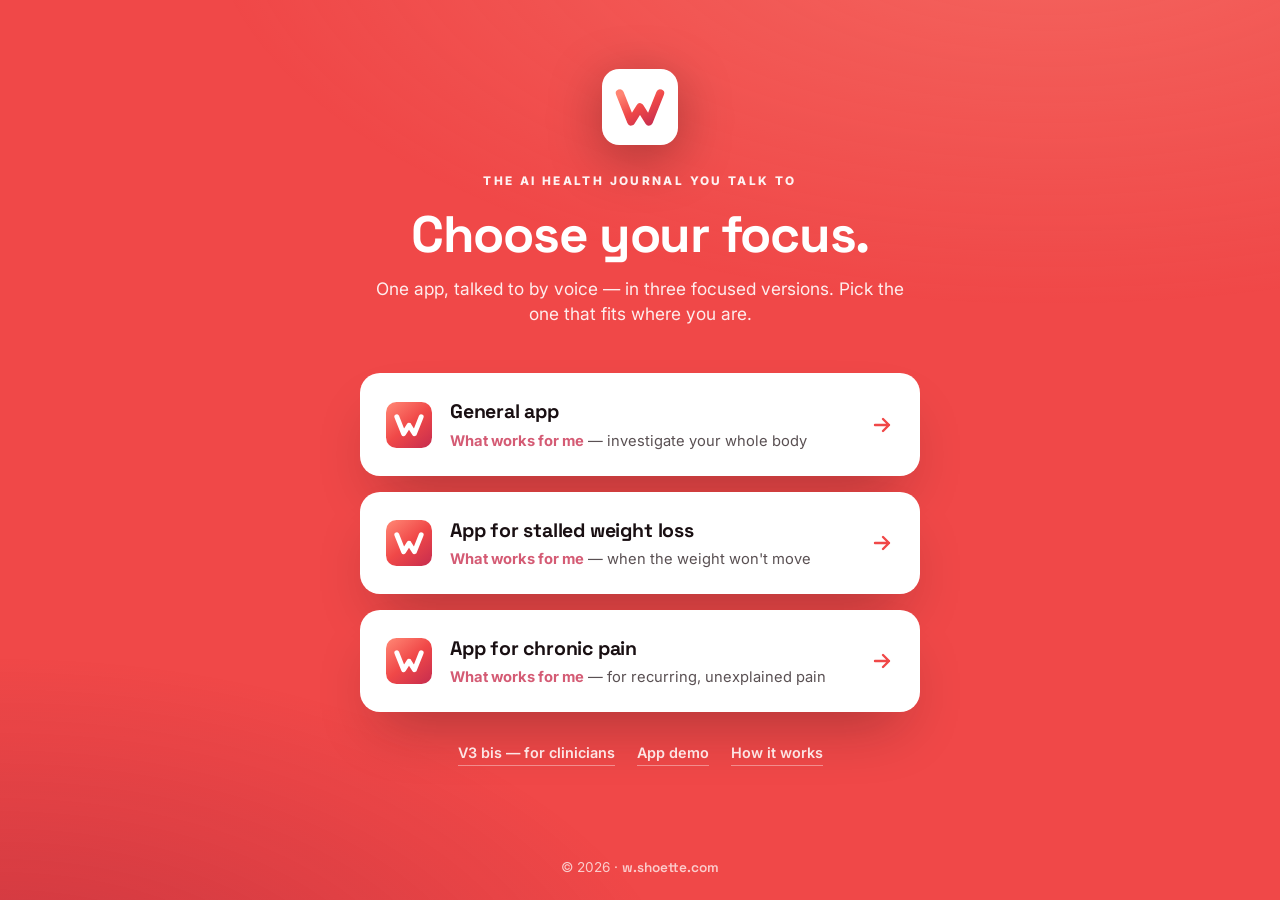
==== commit e63e636a: "chore: synchronise l'état déjà déployé en production Modifications accumulées hors de cette session " ====
--- a/index.html
+++ b/index.html
@@ -54,6 +54,9 @@
   .card__t .desc b{font-weight:700;color:var(--red-deep);opacity:1}
   .card__arrow{flex:0 0 auto;color:var(--red);transition:transform .18s ease}
   .card:hover .card__arrow{transform:translateX(4px)}
+  .more{margin-top:30px;display:flex;flex-wrap:wrap;gap:10px 22px;justify-content:center}
+  .more a{color:rgba(255,255,255,.86);font-size:.9rem;font-weight:600;border-bottom:1px solid rgba(255,255,255,.38);padding-bottom:1px;transition:color .15s,border-color .15s}
+  .more a:hover{color:#fff;border-color:#fff}
   footer{position:relative;z-index:1;text-align:center;padding:22px;font-size:.85rem;color:rgba(255,255,255,.72)}
   @media(max-width:520px){
     .card{padding:20px;gap:14px}
@@ -89,7 +92,7 @@
         <svg class="card__w" aria-hidden="true"><use href="#wmark"/></svg>
         <span class="card__t">
           <span class="name">General app</span>
-          <span class="desc"><b>What is wrong with me</b> — investigate your whole body</span>
+          <span class="desc"><b>What works for me</b> — investigate your whole body</span>
         </span>
         <svg class="card__arrow" width="24" height="24" viewBox="0 0 24 24" fill="none" stroke="currentColor" stroke-width="2.4" stroke-linecap="round" stroke-linejoin="round"><path d="M5 12h14M13 6l6 6-6 6"/></svg>
       </a>
@@ -110,6 +113,12 @@
         <svg class="card__arrow" width="24" height="24" viewBox="0 0 24 24" fill="none" stroke="currentColor" stroke-width="2.4" stroke-linecap="round" stroke-linejoin="round"><path d="M5 12h14M13 6l6 6-6 6"/></svg>
       </a>
     </div>
+
+    <div class="more">
+      <a href="/v3bis/">V3 bis — for clinicians</a>
+      <a href="/app/">App demo</a>
+      <a href="/app/howitworks/">How it works</a>
+    </div>
   </main>
 
   <footer>© <span id="y">2026</span> · <span style="font-family:'Space Grotesk','Inter',sans-serif;font-weight:600">w.shoette.com</span></footer>
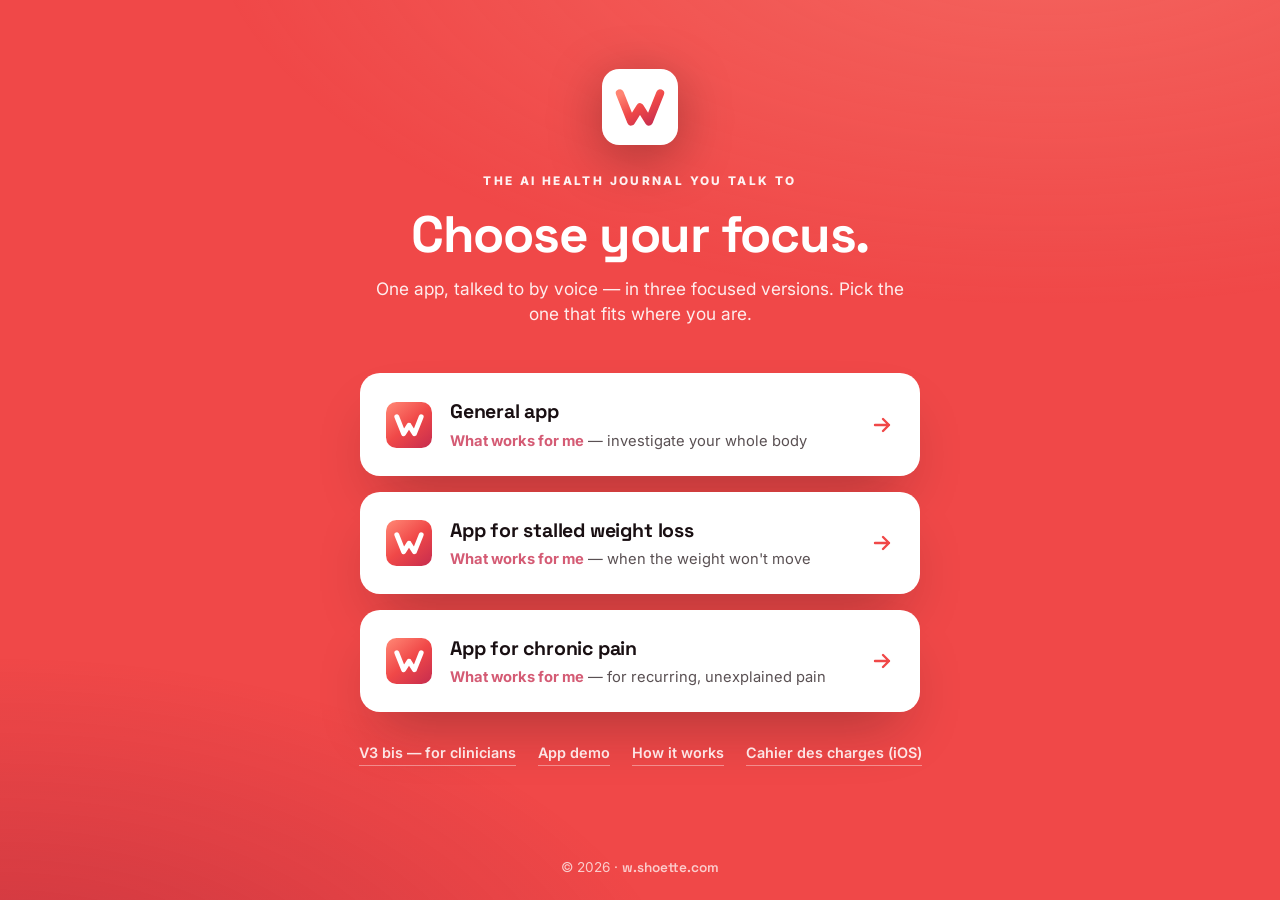
==== commit 2a9c2718: "feat(cahier): site d'archive public /cahier/ (v1/v2/v3 + visionneuse) Mini-site listant les versions" ====
--- a/index.html
+++ b/index.html
@@ -118,6 +118,7 @@
       <a href="/v3bis/">V3 bis — for clinicians</a>
       <a href="/app/">App demo</a>
       <a href="/app/howitworks/">How it works</a>
+      <a href="/cahier/">Cahier des charges (iOS)</a>
     </div>
   </main>
 
